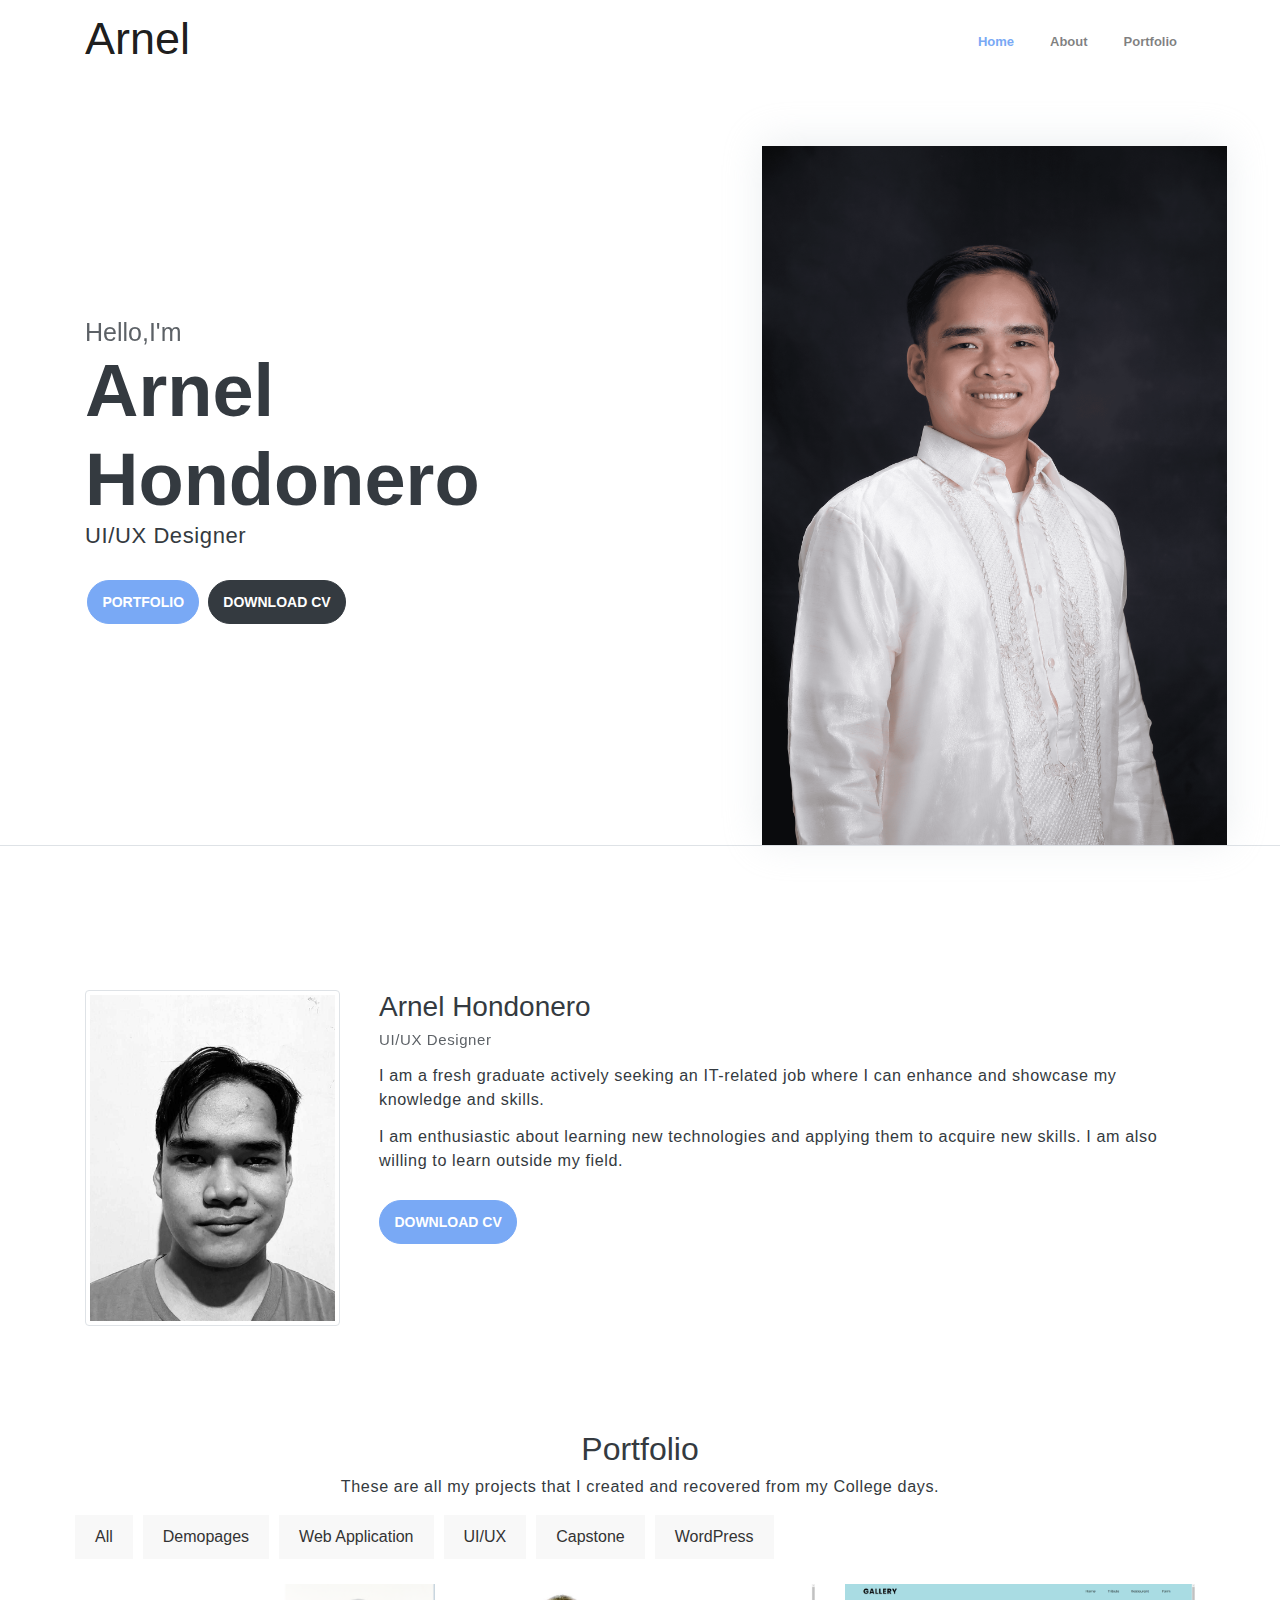
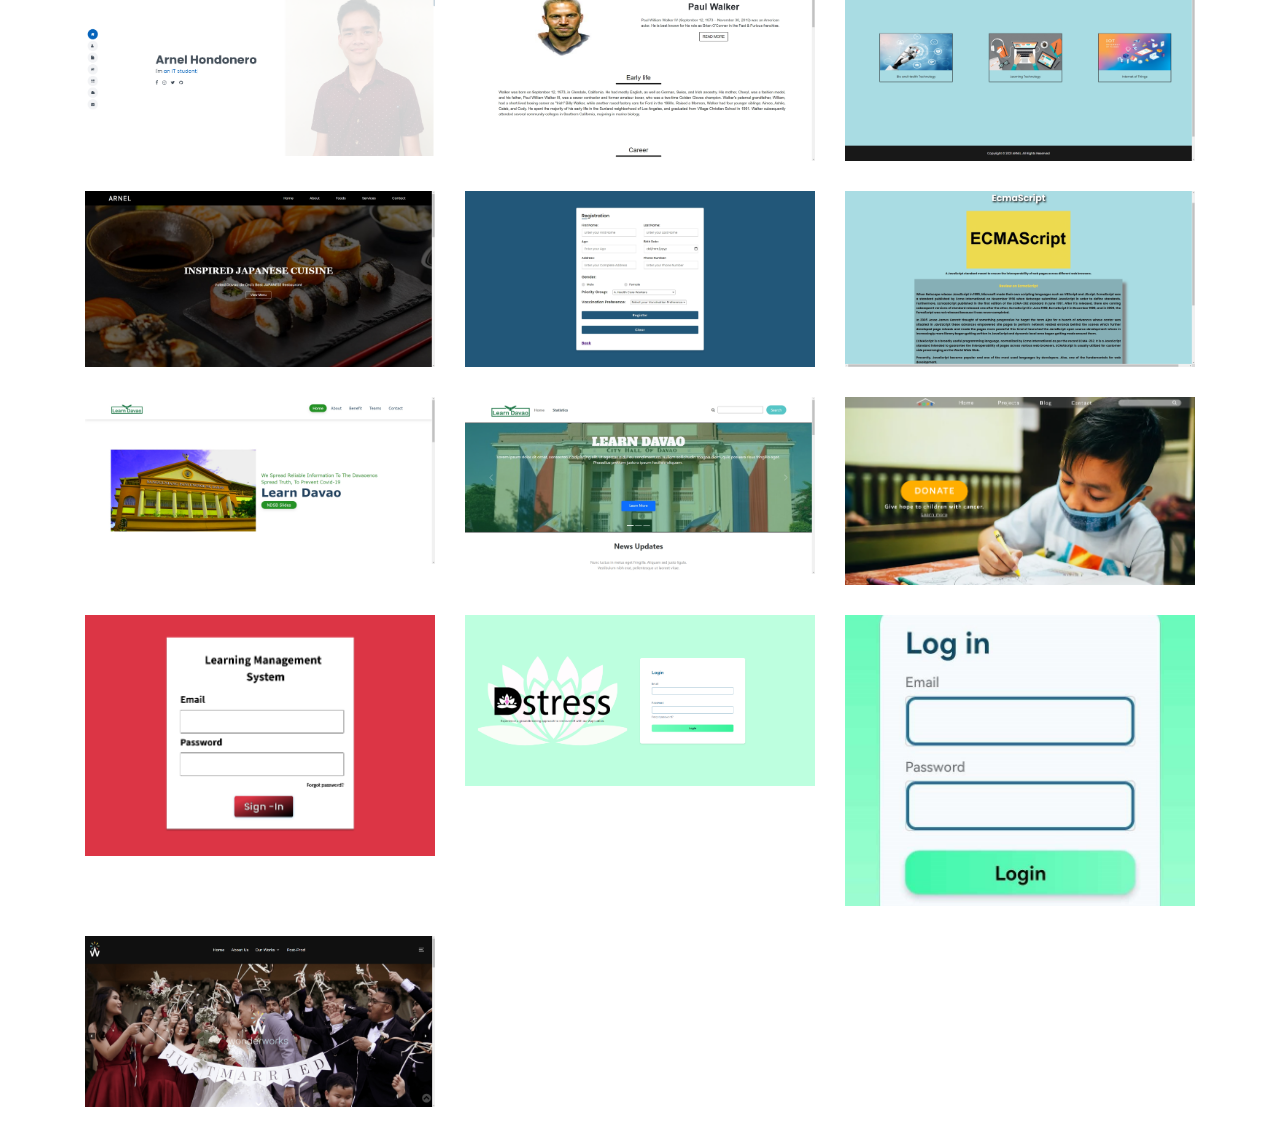
==== index.html @ e2af2dd1 "6th commit" ====
<!DOCTYPE html>
<html lang="en">
<head>
	<meta charset="utf-8">
    <meta name="viewport" content="width=device-width, initial-scale=1, shrink-to-fit=no">
    <title>Arnel Hondonero - Digital Portfolio</title>
    <!-- font icons -->
    <link rel="stylesheet" href="/public_html/assets/vendors/themify-icons/css/themify-icons.css">
    <!-- Bootstrap + Steller main styles -->
	<link rel="stylesheet" href="./public_html/assets/css/steller.css">
    <link href="./public_html/swiper-bundle.min.css" rel="stylesheet">
</head>
<body data-spy="scroll" data-target=".navbar" data-offset="40" id="home">

    <!-- Page navigation -->
    <nav class="navbar navbar-expand-lg navbar-light fixed-top" data-spy="affix" data-offset-top="0">
        <div class="container">
            <a class="navbar-brand" href="#"><h1 class="text-black">Arnel</h1></a>
            <button class="navbar-toggler" type="button" data-toggle="collapse" data-target="#navbarSupportedContent" aria-controls="navbarSupportedContent" aria-expanded="false" aria-label="Toggle navigation">
                <span class="navbar-toggler-icon"></span>
            </button>

            <div class="collapse navbar-collapse" id="navbarSupportedContent">
                <ul class="navbar-nav ml-auto align-items-center">
                    <li class="nav-item">
                        <a class="nav-link" href="#home">Home</a>
                    </li>
                    <li class="nav-item">
                        <a class="nav-link" href="#about">About</a>
                    </li>                
                    <li class="nav-item">
                        <a class="nav-link" href="#portfolio">Portfolio</a>
                    </li>
                </ul>
            </div>
        </div>          
    </nav>
    <!-- End of page navigation -->

    <!-- Page Header -->
    <header class="header" id="home">
        <div class="container">
            <div class="infos">
                <h6 class="subtitle">Hello,I'm</h6>
                <h6 class="title">Arnel Hondonero</h6>
                <p>UI/UX Designer</p>

                <div class="buttons pt-3">
                    <a href="#portfolio" class="btn btn-primary rounded">PORTFOLIO</a>
                    <a href="/public_html/assets/Hondonero-Resume.pdf" download>
                        <button class="btn btn-dark rounded">DOWNLOAD CV</button>
                    </a>
                </div>   

                <div class="socials mt-4">
                </div>
            </div>              
            <div class="img-holder">
                <img src="imgs/arnel-hero.png" alt="">
            </div>      
        </div>  

    </header>
    <!-- End of Page Header -->
    
    <!-- About section -->
    <section id="about" class="section mt-3">
        <div class="container mt-5">
            <div class="row text-center text-md-left">
                <div class="col-md-3">
                    <img src="imgs/arnel-about.jpg" alt="" class="img-thumbnail mb-4">
                </div>
                <div class="pl-md-4 col-md-9">
                    <h6 class="title">Arnel Hondonero</h6>
                    <p class="subtitle">UI/UX Designer</p>
                    <p>I am a fresh graduate actively seeking an IT-related job where I can enhance and showcase my knowledge and skills.</p>
                    <p> I am enthusiastic about learning new technologies and applying them to acquire new skills. I am also willing to learn outside my field.</p>
                    <a href="/public_html/assets/Hondonero-Resume.pdf" download>
                        <button class="btn btn-primary rounded mt-3">DOWNLOAD CV</button>
                      </a>                                       
                </div>
            </div>
        </div>
    </section>

    <!-- ======= Portfolio Section ======= -->
    <section id="portfolio" class="portfolio section-bg">
        <div class="container" data-aos="fade-up">
            <div class="section-title">
                <h2>Portfolio</h2>
                <p>These are all my projects that I created and recovered from my College days.</p>
            </div>
            <div class="row">
                <div class="filter-buttons">
                    <button class="filter-btn" data-filter="all">All</button>
                    <button class="filter-btn" data-filter="category1">Demopages</button>
                    <button class="filter-btn" data-filter="category2">Web Application</button>
                    <button class="filter-btn" data-filter="category3">UI/UX</button>
                    <button class="filter-btn" data-filter="category4">Capstone</button>
                    <button class="filter-btn" data-filter="category5">WordPress</button>
                </div>
            </div>
            <div class="row portfolio-container" data-aos="fade-up" data-aos-delay="200">
                
                <!-- Portfolio Items -->
                <!-- Demopages 1-->
                <div class="col-lg-4 col-md-6 portfolio-item" data-category="category1">
                    <div class="portfolio-wrap">
                        <img src="imgs/dportfolio2.png" class="img-fluid" alt="">
                        <div class="portfolio-info">
                            <h4>Digital Portfolio</h4>
                            <p>Demopages</p>
                            <div class="portfolio-links">
                                <a href="imgs/digital2.png" data-gallery="portfolioGallery" class="portfolio-lightbox" title="Digital Portfolio"><i class="fa fa-plus" aria-hidden="true"></i></a>
                                <a href="https://ahondonero.github.io/arnelhondonero/" target="_blank" data-glightbox="type: external" title="Portfolio Details"><i class="fa fa-link" aria-hidden="true"></i></a>
                            </div>
                        </div>
                    </div>
                </div>
                <!-- Demopages 2-->
                <div class="col-lg-4 col-md-6 portfolio-item" data-category="category1">
                    <div class="portfolio-wrap">
                        <img src="imgs/tribute.jpg" class="img-fluid" alt="">
                        <div class="portfolio-info">
                            <h4>Tribute Page</h4>
                            <p>Demopages</p>
                            <div class="portfolio-links">
                                <a href="imgs/tribute.jpg" data-gallery="portfolioGallery" class="portfolio-lightbox" title="Tribute - Paul Walker"><i class="fa fa-plus" aria-hidden="true"></i></a>
                                <a href="https://ahondonero.github.io/hondoneroarnel/demopages/tribute/tribute.html" target="_blank" data-glightbox="type: external" title="Portfolio Details"><i class="fa fa-link" aria-hidden="true"></i></a>
                            </div>
                        </div>
                    </div>
                </div>
                <!-- Demopages 3-->
                <div class="col-lg-4 col-md-6 portfolio-item" data-category="category1">
                    <div class="portfolio-wrap">
                        <img src="imgs/gallery.jpg" class="img-fluid" alt="">
                        <div class="portfolio-info">
                            <h4>Gallery</h4>
                            <p>Demopages</p>
                            <div class="portfolio-links">
                                <a href="imgs/gallery.jpg" data-gallery="portfolioGallery" class="portfolio-lightbox" title="Gallery such as Bio Tech, Learning Tech, and IoT"><i class="fa fa-plus" aria-hidden="true"></i></a>
                                <a href="https://ahondonero.github.io/hondoneroarnel/demopages/gallery/gallery.html" target="_blank" data-glightbox="type: external" title="Portfolio Details"><i class="fa fa-link" aria-hidden="true"></i></a>
                            </div>
                        </div>
                    </div>
                </div>
                <!-- Demopages 4-->
                <div class="col-lg-4 col-md-6 portfolio-item" data-category="category1">
                    <div class="portfolio-wrap">
                        <img src="imgs/restaurant.jpg" class="img-fluid" alt="">
                        <div class="portfolio-info">
                            <h4>Restaurant</h4>
                            <p>Demopages</p>
                            <div class="portfolio-links">
                                <a href="/public_html/assets/imgs/restaurant.jpg" data-gallery="portfolioGallery" class="portfolio-lightbox" title="Restaurant ni Arnel"><i class="fa fa-plus" aria-hidden="true"></i></a>
                                <a href="https://ahondonero.github.io/hondoneroarnel/demopages/restaurant/myrestaurant.html" target="_blank" data-glightbox="type: external" title="Portfolio Details"><i class="fa fa-link" aria-hidden="true"></i></a>
                            </div>
                        </div>
                    </div>
                </div>
                <!-- Demopages 5-->
                <div class="col-lg-4 col-md-6 portfolio-item" data-category="category1">
                    <div class="portfolio-wrap">
                        <img src="imgs/form.jpg" class="img-fluid" alt="">
                        <div class="portfolio-info">
                            <h4>Vaccination Form</h4>
                            <p>Demopages</p>
                            <div class="portfolio-links">
                                <a href="imgs/form.jpg" data-gallery="portfolioGallery" class="portfolio-lightbox" title="Vaccination Form"><i class="fa fa-plus" aria-hidden="true"></i></a>
                                <a href="https://ahondonero.github.io/hondoneroarnel/demopages/form/vaccination.html" target="_blank" data-glightbox="type: external" title="Portfolio Details"><i class="fa fa-link" aria-hidden="true"></i></a>
                            </div>
                        </div>
                    </div>
                </div>
                <!-- Demopages 6-->
                <div class="col-lg-4 col-md-6 portfolio-item" data-category="category1">
                    <div class="portfolio-wrap">
                        <img src="imgs/review.jpg" class="img-fluid" alt="">
                        <div class="portfolio-info">
                            <h4>Review on Ecmascript</h4>
                            <p>Demopages</p>
                            <div class="portfolio-links">
                                <a href="imgs/review.jpg" data-gallery="portfolioGallery" class="portfolio-lightbox" title="Ecmascript Review"><i class="fa fa-plus" aria-hidden="true"></i></a>
                                <a href="https://ahondonero.github.io/hondoneroarnel/myreview/myreviewonecmascript.html" target="_blank" data-glightbox="type: external" title="Portfolio Details"><i class="fa fa-link" aria-hidden="true"></i></a>
                            </div>
                        </div>
                    </div>
                </div>

                <!-- Web Application 1-->
                <div class="col-lg-4 col-md-6 portfolio-item" data-category="category2">
                    <div class="portfolio-wrap">
                        <img src="imgs/learndavao.jpg" class="img-fluid" alt="">
                        <div class="portfolio-info">
                            <h4>Learn Davao (Individiual)</h4>
                            <p>Web Application</p>
                            <div class="portfolio-links">
                                <a href="imgs/learndavao.jpg" data-gallery="portfolioGallery" class="portfolio-lightbox" title="Web Application"><i class="fa fa-plus" aria-hidden="true"></i></a>
                                <a href="https://ahondonero.github.io/hondoneroarnel/demopages/learndavao/index.html" target="_blank" data-glightbox="type: external" title="Portfolio Details"><i class="fa fa-link" aria-hidden="true"></i></a>
                            </div>
                        </div>
                    </div>
                </div>
                <!-- Web Application 2-->
                <div class="col-lg-4 col-md-6 portfolio-item" data-category="category2">
                    <div class="portfolio-wrap">
                        <img src="imgs/group_learndavao.jpg" class="img-fluid" alt="">
                        <div class="portfolio-info">
                            <h4>Learn Davao (Group)</h4>
                            <p>Web Application</p>
                            <div class="portfolio-links">
                                <a href="imgs/group_learndavao.jpg" data-gallery="portfolioGallery" class="portfolio-lightbox" title="Group Web Application"><i class="fa fa-plus" aria-hidden="true"></i></a>
                                <a href="https://lenra777.github.io/WebApplicationIdeaPrototype/" target="_blank" data-glightbox="type: external" title="Portfolio Details"><i class="fa fa-link" aria-hidden="true"></i></a>
                            </div>
                        </div>
                    </div>
                </div>

                <!-- UI/UX 1-->
                <div class="col-lg-4 col-md-6 portfolio-item" data-category="category3">
                    <div class="portfolio-wrap">
                        <img src="imgs/HouseofHope.png" class="img-fluid" alt="">
                        <div class="portfolio-info">
                            <h4>House of Hope (Revamp)</h4>
                            <p>UI/UX</p>
                            <div class="portfolio-links">
                                <a href="imgs/HouseofHope.png" data-gallery="portfolioGallery" class="portfolio-lightbox" title="UI/UX - Group"><i class="fa fa-plus" aria-hidden="true"></i></a>
                                <a href="#" target="_blank" data-glightbox="type: external" title="Portfolio Details"><i class="fa fa-link" aria-hidden="true"></i></a>
                            </div>
                        </div>
                    </div>
                </div>

                <!-- UI/UX 2-->
                <div class="col-lg-4 col-md-6 portfolio-item" data-category="category3">
                    <div class="portfolio-wrap">
                        <img src="imgs/kaaa-learn.png" class="img-fluid" alt="">
                        <div class="portfolio-info">
                            <h4>KAAA - LMS</h4>
                            <p>UI/UX</p>
                            <div class="portfolio-links">
                                <a href="imgs/kaaa-learn.png" data-gallery="portfolioGallery" class="portfolio-lightbox" title="UI/UX - Group"><i class="fa fa-plus" aria-hidden="true"></i></a>
                                <a href="#" target="_blank" data-glightbox="type: external" title="Portfolio Details"><i class="fa fa-link" aria-hidden="true"></i></a>
                            </div>
                        </div>
                    </div>
                </div>

                <!-- Capstone 1-->
                <div class="col-lg-4 col-md-6 portfolio-item" data-category="category4">
                    <div class="portfolio-wrap">
                        <img src="imgs/dstress-web.png" class="img-fluid" alt="">
                        <div class="portfolio-info">
                            <h4>Dstress (Website)</h4>
                            <p>Capstone</p>
                            <div class="portfolio-links">
                                <a href="imgs/dstress-web.png" data-gallery="portfolioGallery" class="portfolio-lightbox" title="Capstone - Website"><i class="fa fa-plus" aria-hidden="true"></i></a>
                                <a href="https://dstress-client.vercel.app/login" target="_blank" data-glightbox="type: external" title="Portfolio Details"><i class="fa fa-link" aria-hidden="true"></i></a>
                            </div>
                        </div>
                    </div>
                </div>
                <!-- Capstone 2-->
                <div class="col-lg-4 col-md-6 portfolio-item" data-category="category4">
                    <div class="portfolio-wrap">
                        <img src="imgs/dstress-mobile.jpg" class="img-fluid" alt="">
                        <div class="portfolio-info">
                            <h4>Dstress (Mobile)</h4>
                            <p>Capstone</p>
                            <div class="portfolio-links">
                                <a href="imgs/dstress-mobile.jpg" data-gallery="portfolioGallery" class="portfolio-lightbox" title="Capstone - Mobile"><i class="fa fa-plus" aria-hidden="true"></i></a>
                                <a href="" target="_blank" data-glightbox="type: external" title="Portfolio Details"><i class="fa fa-link" aria-hidden="true"></i></a>
                            </div>
                        </div>
                    </div>
                </div>

                <!-- WordPress -->
                <div class="col-lg-4 col-md-6 portfolio-item" data-category="category5">
                    <div class="portfolio-wrap">
                        <img src="imgs/Wonderworks.png" class="img-fluid" alt="">
                        <div class="portfolio-info">
                            <h4>WonderWorks</h4>
                            <p>Wedding</p>
                            <div class="portfolio-links">
                                <a href="imgs/Wonderworks.png" data-gallery="portfolioGallery" class="portfolio-lightbox" title="WordPress"><i class="fa fa-plus" aria-hidden="true"></i></a>
                                <a href="https://www.thewonderworksfilms.com/" target="_blank" data-glightbox="type: external" title="Portfolio Details"><i class="fa fa-link" aria-hidden="true"></i></a>
                            </div>
                        </div>
                    </div>
                </div>
            </div>
        </div>
    </section>
<!-- End Portfolio Section -->


    
	
	<!-- core  -->
    <script src="/public_html/assets/vendors/jquery/jquery-3.4.1.js"></script>
    <script src="/public_html/assets/vendors/bootstrap/bootstrap.bundle.js"></script>
    <!-- bootstrap 3 affix -->
	<script src="/public_html/assets/vendors/bootstrap/bootstrap.affix.js"></script>

    <!-- steller js -->
    <script src="/public_html/assets/js/steller.js"></script>
    <script src="script.js"></script>
    <script src="/public_html/swiper-bundle.min.js"></script>
</body>
</html>
---- public_html/assets/vendors/themify-icons/css/themify-icons.css ----
@font-face {
	font-family: 'themify';
	src:url("../fonts/themify.eot?-fvbane");
	src:url("../fonts/themify.eot?#iefix-fvbane") format("embedded-opentype"),
		url("../fonts/themify.woff?-fvbane") format("woff"),
		url("../fonts/themify.ttf?-fvbane") format("truetype"),
		url("../fonts/themify.svg?-fvbane#themify") format("svg");
	font-weight: normal;
	font-style: normal;
}

[class^="ti-"], [class*=" ti-"] {
	font-family: 'themify';
	speak: none;
	font-style: normal;
	font-weight: normal;
	font-variant: normal;
	text-transform: none;
	line-height: 1;

	/* Better Font Rendering =========== */
	-webkit-font-smoothing: antialiased;
	-moz-osx-font-smoothing: grayscale;
}

.ti-wand:before {
	content: "\e600";
}
.ti-volume:before {
	content: "\e601";
}
.ti-user:before {
	content: "\e602";
}
.ti-unlock:before {
	content: "\e603";
}
.ti-unlink:before {
	content: "\e604";
}
.ti-trash:before {
	content: "\e605";
}
.ti-thought:before {
	content: "\e606";
}
.ti-target:before {
	content: "\e607";
}
.ti-tag:before {
	content: "\e608";
}
.ti-tablet:before {
	content: "\e609";
}
.ti-star:before {
	content: "\e60a";
}
.ti-spray:before {
	content: "\e60b";
}
.ti-signal:before {
	content: "\e60c";
}
.ti-shopping-cart:before {
	content: "\e60d";
}
.ti-shopping-cart-full:before {
	content: "\e60e";
}
.ti-settings:before {
	content: "\e60f";
}
.ti-search:before {
	content: "\e610";
}
.ti-zoom-in:before {
	content: "\e611";
}
.ti-zoom-out:before {
	content: "\e612";
}
.ti-cut:before {
	content: "\e613";
}
.ti-ruler:before {
	content: "\e614";
}
.ti-ruler-pencil:before {
	content: "\e615";
}
.ti-ruler-alt:before {
	content: "\e616";
}
.ti-bookmark:before {
	content: "\e617";
}
.ti-bookmark-alt:before {
	content: "\e618";
}
.ti-reload:before {
	content: "\e619";
}
.ti-plus:before {
	content: "\e61a";
}
.ti-pin:before {
	content: "\e61b";
}
.ti-pencil:before {
	content: "\e61c";
}
.ti-pencil-alt:before {
	content: "\e61d";
}
.ti-paint-roller:before {
	content: "\e61e";
}
.ti-paint-bucket:before {
	content: "\e61f";
}
.ti-na:before {
	content: "\e620";
}
.ti-mobile:before {
	content: "\e621";
}
.ti-minus:before {
	content: "\e622";
}
.ti-medall:before {
	content: "\e623";
}
.ti-medall-alt:before {
	content: "\e624";
}
.ti-marker:before {
	content: "\e625";
}
.ti-marker-alt:before {
	content: "\e626";
}
.ti-arrow-up:before {
	content: "\e627";
}
.ti-arrow-right:before {
	content: "\e628";
}
.ti-arrow-left:before {
	content: "\e629";
}
.ti-arrow-down:before {
	content: "\e62a";
}
.ti-lock:before {
	content: "\e62b";
}
.ti-location-arrow:before {
	content: "\e62c";
}
.ti-link:before {
	content: "\e62d";
}
.ti-layout:before {
	content: "\e62e";
}
.ti-layers:before {
	content: "\e62f";
}
.ti-layers-alt:before {
	content: "\e630";
}
.ti-key:before {
	content: "\e631";
}
.ti-import:before {
	content: "\e632";
}
.ti-image:before {
	content: "\e633";
}
.ti-heart:before {
	content: "\e634";
}
.ti-heart-broken:before {
	content: "\e635";
}
.ti-hand-stop:before {
	content: "\e636";
}
.ti-hand-open:before {
	content: "\e637";
}
.ti-hand-drag:before {
	content: "\e638";
}
.ti-folder:before {
	content: "\e639";
}
.ti-flag:before {
	content: "\e63a";
}
.ti-flag-alt:before {
	content: "\e63b";
}
.ti-flag-alt-2:before {
	content: "\e63c";
}
.ti-eye:before {
	content: "\e63d";
}
.ti-export:before {
	content: "\e63e";
}
.ti-exchange-vertical:before {
	content: "\e63f";
}
.ti-desktop:before {
	content: "\e640";
}
.ti-cup:before {
	content: "\e641";
}
.ti-crown:before {
	content: "\e642";
}
.ti-comments:before {
	content: "\e643";
}
.ti-comment:before {
	content: "\e644";
}
.ti-comment-alt:before {
	content: "\e645";
}
.ti-close:before {
	content: "\e646";
}
.ti-clip:before {
	content: "\e647";
}
.ti-angle-up:before {
	content: "\e648";
}
.ti-angle-right:before {
	content: "\e649";
}
.ti-angle-left:before {
	content: "\e64a";
}
.ti-angle-down:before {
	content: "\e64b";
}
.ti-check:before {
	content: "\e64c";
}
.ti-check-box:before {
	content: "\e64d";
}
.ti-camera:before {
	content: "\e64e";
}
.ti-announcement:before {
	content: "\e64f";
}
.ti-brush:before {
	content: "\e650";
}
.ti-briefcase:before {
	content: "\e651";
}
.ti-bolt:before {
	content: "\e652";
}
.ti-bolt-alt:before {
	content: "\e653";
}
.ti-blackboard:before {
	content: "\e654";
}
.ti-bag:before {
	content: "\e655";
}
.ti-move:before {
	content: "\e656";
}
.ti-arrows-vertical:before {
	content: "\e657";
}
.ti-arrows-horizontal:before {
	content: "\e658";
}
.ti-fullscreen:before {
	content: "\e659";
}
.ti-arrow-top-right:before {
	content: "\e65a";
}
.ti-arrow-top-left:before {
	content: "\e65b";
}
.ti-arrow-circle-up:before {
	content: "\e65c";
}
.ti-arrow-circle-right:before {
	content: "\e65d";
}
.ti-arrow-circle-left:before {
	content: "\e65e";
}
.ti-arrow-circle-down:before {
	content: "\e65f";
}
.ti-angle-double-up:before {
	content: "\e660";
}
.ti-angle-double-right:before {
	content: "\e661";
}
.ti-angle-double-left:before {
	content: "\e662";
}
.ti-angle-double-down:before {
	content: "\e663";
}
.ti-zip:before {
	content: "\e664";
}
.ti-world:before {
	content: "\e665";
}
.ti-wheelchair:before {
	content: "\e666";
}
.ti-view-list:before {
	content: "\e667";
}
.ti-view-list-alt:before {
	content: "\e668";
}
.ti-view-grid:before {
	content: "\e669";
}
.ti-uppercase:before {
	content: "\e66a";
}
.ti-upload:before {
	content: "\e66b";
}
.ti-underline:before {
	content: "\e66c";
}
.ti-truck:before {
	content: "\e66d";
}
.ti-timer:before {
	content: "\e66e";
}
.ti-ticket:before {
	content: "\e66f";
}
.ti-thumb-up:before {
	content: "\e670";
}
.ti-thumb-down:before {
	content: "\e671";
}
.ti-text:before {
	content: "\e672";
}
.ti-stats-up:before {
	content: "\e673";
}
.ti-stats-down:before {
	content: "\e674";
}
.ti-split-v:before {
	content: "\e675";
}
.ti-split-h:before {
	content: "\e676";
}
.ti-smallcap:before {
	content: "\e677";
}
.ti-shine:before {
	content: "\e678";
}
.ti-shift-right:before {
	content: "\e679";
}
.ti-shift-left:before {
	content: "\e67a";
}
.ti-shield:before {
	content: "\e67b";
}
.ti-notepad:before {
	content: "\e67c";
}
.ti-server:before {
	content: "\e67d";
}
.ti-quote-right:before {
	content: "\e67e";
}
.ti-quote-left:before {
	content: "\e67f";
}
.ti-pulse:before {
	content: "\e680";
}
.ti-printer:before {
	content: "\e681";
}
.ti-power-off:before {
	content: "\e682";
}
.ti-plug:before {
	content: "\e683";
}
.ti-pie-chart:before {
	content: "\e684";
}
.ti-paragraph:before {
	content: "\e685";
}
.ti-panel:before {
	content: "\e686";
}
.ti-package:before {
	content: "\e687";
}
.ti-music:before {
	content: "\e688";
}
.ti-music-alt:before {
	content: "\e689";
}
.ti-mouse:before {
	content: "\e68a";
}
.ti-mouse-alt:before {
	content: "\e68b";
}
.ti-money:before {
	content: "\e68c";
}
.ti-microphone:before {
	content: "\e68d";
}
.ti-menu:before {
	content: "\e68e";
}
.ti-menu-alt:before {
	content: "\e68f";
}
.ti-map:before {
	content: "\e690";
}
.ti-map-alt:before {
	content: "\e691";
}
.ti-loop:before {
	content: "\e692";
}
.ti-location-pin:before {
	content: "\e693";
}
.ti-list:before {
	content: "\e694";
}
.ti-light-bulb:before {
	content: "\e695";
}
.ti-Italic:before {
	content: "\e696";
}
.ti-info:before {
	content: "\e697";
}
.ti-infinite:before {
	content: "\e698";
}
.ti-id-badge:before {
	content: "\e699";
}
.ti-hummer:before {
	content: "\e69a";
}
.ti-home:before {
	content: "\e69b";
}
.ti-help:before {
	content: "\e69c";
}
.ti-headphone:before {
	content: "\e69d";
}
.ti-harddrives:before {
	content: "\e69e";
}
.ti-harddrive:before {
	content: "\e69f";
}
.ti-gift:before {
	content: "\e6a0";
}
.ti-game:before {
	content: "\e6a1";
}
.ti-filter:before {
	content: "\e6a2";
}
.ti-files:before {
	content: "\e6a3";
}
.ti-file:before {
	content: "\e6a4";
}
.ti-eraser:before {
	content: "\e6a5";
}
.ti-envelope:before {
	content: "\e6a6";
}
.ti-download:before {
	content: "\e6a7";
}
.ti-direction:before {
	content: "\e6a8";
}
.ti-direction-alt:before {
	content: "\e6a9";
}
.ti-dashboard:before {
	content: "\e6aa";
}
.ti-control-stop:before {
	content: "\e6ab";
}
.ti-control-shuffle:before {
	content: "\e6ac";
}
.ti-control-play:before {
	content: "\e6ad";
}
.ti-control-pause:before {
	content: "\e6ae";
}
.ti-control-forward:before {
	content: "\e6af";
}
.ti-control-backward:before {
	content: "\e6b0";
}
.ti-cloud:before {
	content: "\e6b1";
}
.ti-cloud-up:before {
	content: "\e6b2";
}
.ti-cloud-down:before {
	content: "\e6b3";
}
.ti-clipboard:before {
	content: "\e6b4";
}
.ti-car:before {
	content: "\e6b5";
}
.ti-calendar:before {
	content: "\e6b6";
}
.ti-book:before {
	content: "\e6b7";
}
.ti-bell:before {
	content: "\e6b8";
}
.ti-basketball:before {
	content: "\e6b9";
}
.ti-bar-chart:before {
	content: "\e6ba";
}
.ti-bar-chart-alt:before {
	content: "\e6bb";
}
.ti-back-right:before {
	content: "\e6bc";
}
.ti-back-left:before {
	content: "\e6bd";
}
.ti-arrows-corner:before {
	content: "\e6be";
}
.ti-archive:before {
	content: "\e6bf";
}
.ti-anchor:before {
	content: "\e6c0";
}
.ti-align-right:before {
	content: "\e6c1";
}
.ti-align-left:before {
	content: "\e6c2";
}
.ti-align-justify:before {
	content: "\e6c3";
}
.ti-align-center:before {
	content: "\e6c4";
}
.ti-alert:before {
	content: "\e6c5";
}
.ti-alarm-clock:before {
	content: "\e6c6";
}
.ti-agenda:before {
	content: "\e6c7";
}
.ti-write:before {
	content: "\e6c8";
}
.ti-window:before {
	content: "\e6c9";
}
.ti-widgetized:before {
	content: "\e6ca";
}
.ti-widget:before {
	content: "\e6cb";
}
.ti-widget-alt:before {
	content: "\e6cc";
}
.ti-wallet:before {
	content: "\e6cd";
}
.ti-video-clapper:before {
	content: "\e6ce";
}
.ti-video-camera:before {
	content: "\e6cf";
}
.ti-vector:before {
	content: "\e6d0";
}
.ti-themify-logo:before {
	content: "\e6d1";
}
.ti-themify-favicon:before {
	content: "\e6d2";
}
.ti-themify-favicon-alt:before {
	content: "\e6d3";
}
.ti-support:before {
	content: "\e6d4";
}
.ti-stamp:before {
	content: "\e6d5";
}
.ti-split-v-alt:before {
	content: "\e6d6";
}
.ti-slice:before {
	content: "\e6d7";
}
.ti-shortcode:before {
	content: "\e6d8";
}
.ti-shift-right-alt:before {
	content: "\e6d9";
}
.ti-shift-left-alt:before {
	content: "\e6da";
}
.ti-ruler-alt-2:before {
	content: "\e6db";
}
.ti-receipt:before {
	content: "\e6dc";
}
.ti-pin2:before {
	content: "\e6dd";
}
.ti-pin-alt:before {
	content: "\e6de";
}
.ti-pencil-alt2:before {
	content: "\e6df";
}
.ti-palette:before {
	content: "\e6e0";
}
.ti-more:before {
	content: "\e6e1";
}
.ti-more-alt:before {
	content: "\e6e2";
}
.ti-microphone-alt:before {
	content: "\e6e3";
}
.ti-magnet:before {
	content: "\e6e4";
}
.ti-line-double:before {
	content: "\e6e5";
}
.ti-line-dotted:before {
	content: "\e6e6";
}
.ti-line-dashed:before {
	content: "\e6e7";
}
.ti-layout-width-full:before {
	content: "\e6e8";
}
.ti-layout-width-default:before {
	content: "\e6e9";
}
.ti-layout-width-default-alt:before {
	content: "\e6ea";
}
.ti-layout-tab:before {
	content: "\e6eb";
}
.ti-layout-tab-window:before {
	content: "\e6ec";
}
.ti-layout-tab-v:before {
	content: "\e6ed";
}
.ti-layout-tab-min:before {
	content: "\e6ee";
}
.ti-layout-slider:before {
	content: "\e6ef";
}
.ti-layout-slider-alt:before {
	content: "\e6f0";
}
.ti-layout-sidebar-right:before {
	content: "\e6f1";
}
.ti-layout-sidebar-none:before {
	content: "\e6f2";
}
.ti-layout-sidebar-left:before {
	content: "\e6f3";
}
.ti-layout-placeholder:before {
	content: "\e6f4";
}
.ti-layout-menu:before {
	content: "\e6f5";
}
.ti-layout-menu-v:before {
	content: "\e6f6";
}
.ti-layout-menu-separated:before {
	content: "\e6f7";
}
.ti-layout-menu-full:before {
	content: "\e6f8";
}
.ti-layout-media-right-alt:before {
	content: "\e6f9";
}
.ti-layout-media-right:before {
	content: "\e6fa";
}
.ti-layout-media-overlay:before {
	content: "\e6fb";
}
.ti-layout-media-overlay-alt:before {
	content: "\e6fc";
}
.ti-layout-media-overlay-alt-2:before {
	content: "\e6fd";
}
.ti-layout-media-left-alt:before {
	content: "\e6fe";
}
.ti-layout-media-left:before {
	content: "\e6ff";
}
.ti-layout-media-center-alt:before {
	content: "\e700";
}
.ti-layout-media-center:before {
	content: "\e701";
}
.ti-layout-list-thumb:before {
	content: "\e702";
}
.ti-layout-list-thumb-alt:before {
	content: "\e703";
}
.ti-layout-list-post:before {
	content: "\e704";
}
.ti-layout-list-large-image:before {
	content: "\e705";
}
.ti-layout-line-solid:before {
	content: "\e706";
}
.ti-layout-grid4:before {
	content: "\e707";
}
.ti-layout-grid3:before {
	content: "\e708";
}
.ti-layout-grid2:before {
	content: "\e709";
}
.ti-layout-grid2-thumb:before {
	content: "\e70a";
}
.ti-layout-cta-right:before {
	content: "\e70b";
}
.ti-layout-cta-left:before {
	content: "\e70c";
}
.ti-layout-cta-center:before {
	content: "\e70d";
}
.ti-layout-cta-btn-right:before {
	content: "\e70e";
}
.ti-layout-cta-btn-left:before {
	content: "\e70f";
}
.ti-layout-column4:before {
	content: "\e710";
}
.ti-layout-column3:before {
	content: "\e711";
}
.ti-layout-column2:before {
	content: "\e712";
}
.ti-layout-accordion-separated:before {
	content: "\e713";
}
.ti-layout-accordion-merged:before {
	content: "\e714";
}
.ti-layout-accordion-list:before {
	content: "\e715";
}
.ti-ink-pen:before {
	content: "\e716";
}
.ti-info-alt:before {
	content: "\e717";
}
.ti-help-alt:before {
	content: "\e718";
}
.ti-headphone-alt:before {
	content: "\e719";
}
.ti-hand-point-up:before {
	content: "\e71a";
}
.ti-hand-point-right:before {
	content: "\e71b";
}
.ti-hand-point-left:before {
	content: "\e71c";
}
.ti-hand-point-down:before {
	content: "\e71d";
}
.ti-gallery:before {
	content: "\e71e";
}
.ti-face-smile:before {
	content: "\e71f";
}
.ti-face-sad:before {
	content: "\e720";
}
.ti-credit-card:before {
	content: "\e721";
}
.ti-control-skip-forward:before {
	content: "\e722";
}
.ti-control-skip-backward:before {
	content: "\e723";
}
.ti-control-record:before {
	content: "\e724";
}
.ti-control-eject:before {
	content: "\e725";
}
.ti-comments-smiley:before {
	content: "\e726";
}
.ti-brush-alt:before {
	content: "\e727";
}
.ti-youtube:before {
	content: "\e728";
}
.ti-vimeo:before {
	content: "\e729";
}
.ti-twitter:before {
	content: "\e72a";
}
.ti-time:before {
	content: "\e72b";
}
.ti-tumblr:before {
	content: "\e72c";
}
.ti-skype:before {
	content: "\e72d";
}
.ti-share:before {
	content: "\e72e";
}
.ti-share-alt:before {
	content: "\e72f";
}
.ti-rocket:before {
	content: "\e730";
}
.ti-pinterest:before {
	content: "\e731";
}
.ti-new-window:before {
	content: "\e732";
}
.ti-microsoft:before {
	content: "\e733";
}
.ti-list-ol:before {
	content: "\e734";
}
.ti-linkedin:before {
	content: "\e735";
}
.ti-layout-sidebar-2:before {
	content: "\e736";
}
.ti-layout-grid4-alt:before {
	content: "\e737";
}
.ti-layout-grid3-alt:before {
	content: "\e738";
}
.ti-layout-grid2-alt:before {
	content: "\e739";
}
.ti-layout-column4-alt:before {
	content: "\e73a";
}
.ti-layout-column3-alt:before {
	content: "\e73b";
}
.ti-layout-column2-alt:before {
	content: "\e73c";
}
.ti-instagram:before {
	content: "\e73d";
}
.ti-google:before {
	content: "\e73e";
}
.ti-github:before {
	content: "\e73f";
}
.ti-flickr:before {
	content: "\e740";
}
.ti-facebook:before {
	content: "\e741";
}
.ti-dropbox:before {
	content: "\e742";
}
.ti-dribbble:before {
	content: "\e743";
}
.ti-apple:before {
	content: "\e744";
}
.ti-android:before {
	content: "\e745";
}
.ti-save:before {
	content: "\e746";
}
.ti-save-alt:before {
	content: "\e747";
}
.ti-yahoo:before {
	content: "\e748";
}
.ti-wordpress:before {
	content: "\e749";
}
.ti-vimeo-alt:before {
	content: "\e74a";
}
.ti-twitter-alt:before {
	content: "\e74b";
}
.ti-tumblr-alt:before {
	content: "\e74c";
}
.ti-trello:before {
	content: "\e74d";
}
.ti-stack-overflow:before {
	content: "\e74e";
}
.ti-soundcloud:before {
	content: "\e74f";
}
.ti-sharethis:before {
	content: "\e750";
}
.ti-sharethis-alt:before {
	content: "\e751";
}
.ti-reddit:before {
	content: "\e752";
}
.ti-pinterest-alt:before {
	content: "\e753";
}
.ti-microsoft-alt:before {
	content: "\e754";
}
.ti-linux:before {
	content: "\e755";
}
.ti-jsfiddle:before {
	content: "\e756";
}
.ti-joomla:before {
	content: "\e757";
}
.ti-html5:before {
	content: "\e758";
}
.ti-flickr-alt:before {
	content: "\e759";
}
.ti-email:before {
	content: "\e75a";
}
.ti-drupal:before {
	content: "\e75b";
}
.ti-dropbox-alt:before {
	content: "\e75c";
}
.ti-css3:before {
	content: "\e75d";
}
.ti-rss:before {
	content: "\e75e";
}
.ti-rss-alt:before {
	content: "\e75f";
}
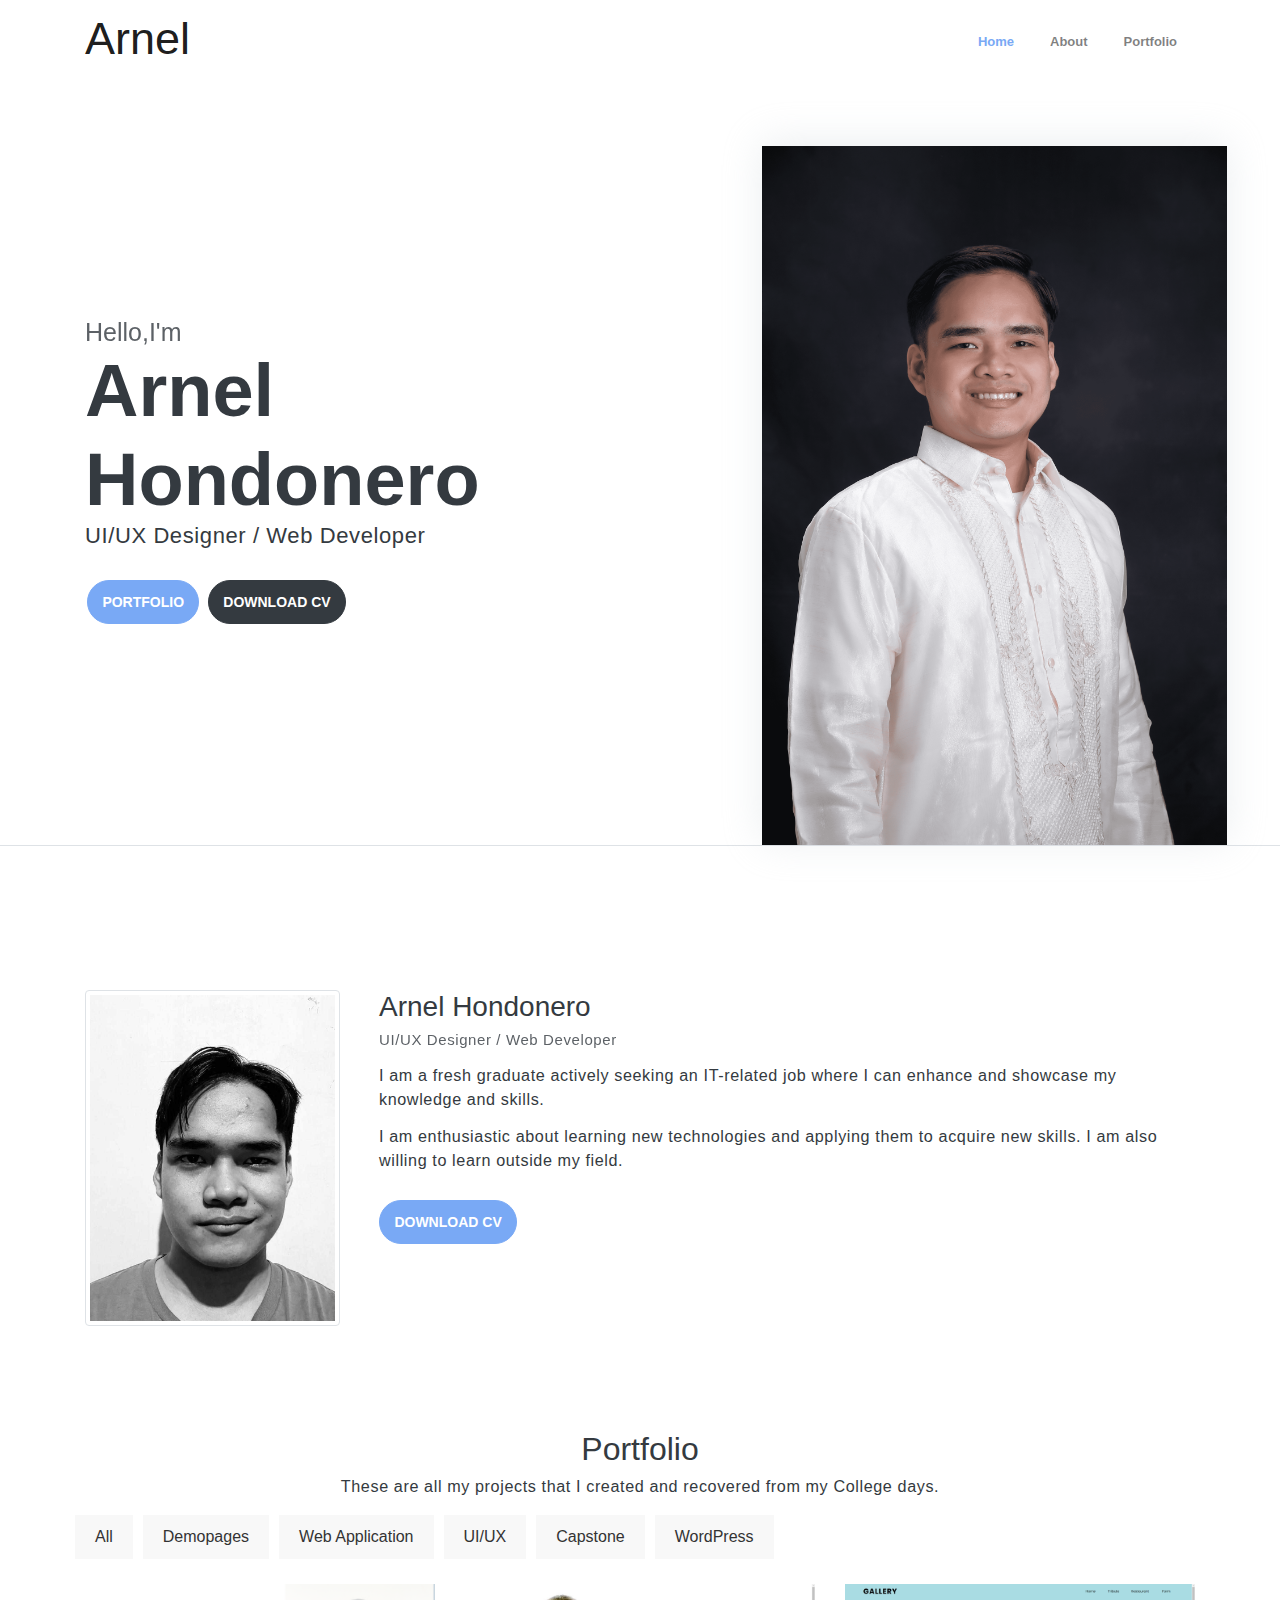
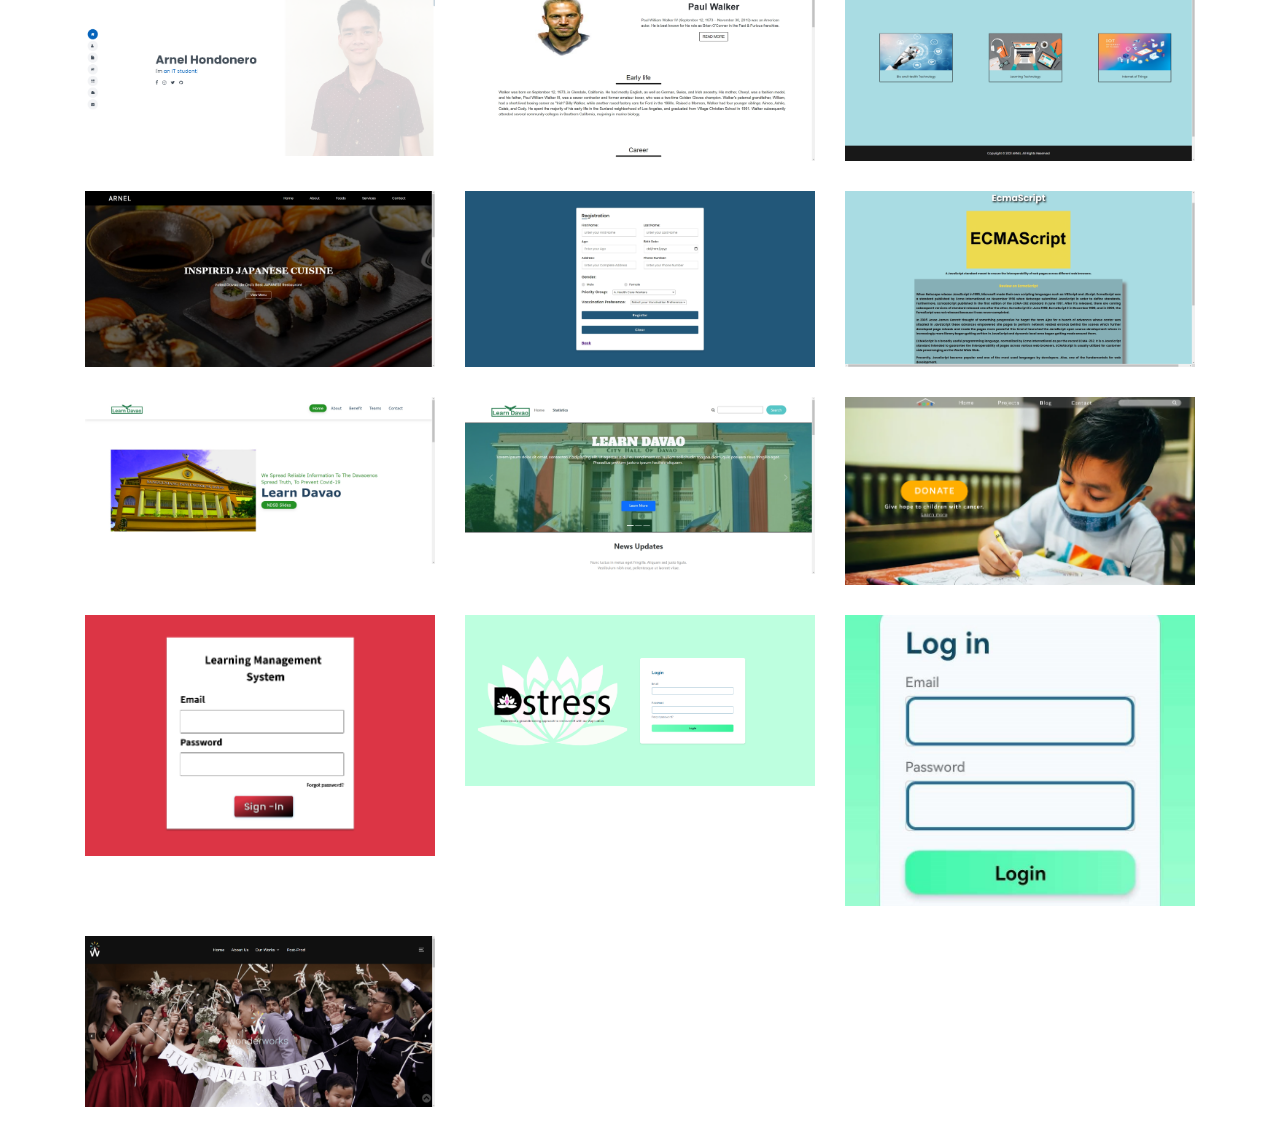
==== commit d8fae323: "7th commit" ====
--- a/index.html
+++ b/index.html
@@ -43,7 +43,7 @@
             <div class="infos">
                 <h6 class="subtitle">Hello,I'm</h6>
                 <h6 class="title">Arnel Hondonero</h6>
-                <p>UI/UX Designer</p>
+                <p>UI/UX Designer / Web Developer</p>
 
                 <div class="buttons pt-3">
                     <a href="#portfolio" class="btn btn-primary rounded">PORTFOLIO</a>
@@ -72,7 +72,7 @@
                 </div>
                 <div class="pl-md-4 col-md-9">
                     <h6 class="title">Arnel Hondonero</h6>
-                    <p class="subtitle">UI/UX Designer</p>
+                    <p class="subtitle">UI/UX Designer / Web Developer</p>
                     <p>I am a fresh graduate actively seeking an IT-related job where I can enhance and showcase my knowledge and skills.</p>
                     <p> I am enthusiastic about learning new technologies and applying them to acquire new skills. I am also willing to learn outside my field.</p>
                     <a href="/public_html/assets/Hondonero-Resume.pdf" download>
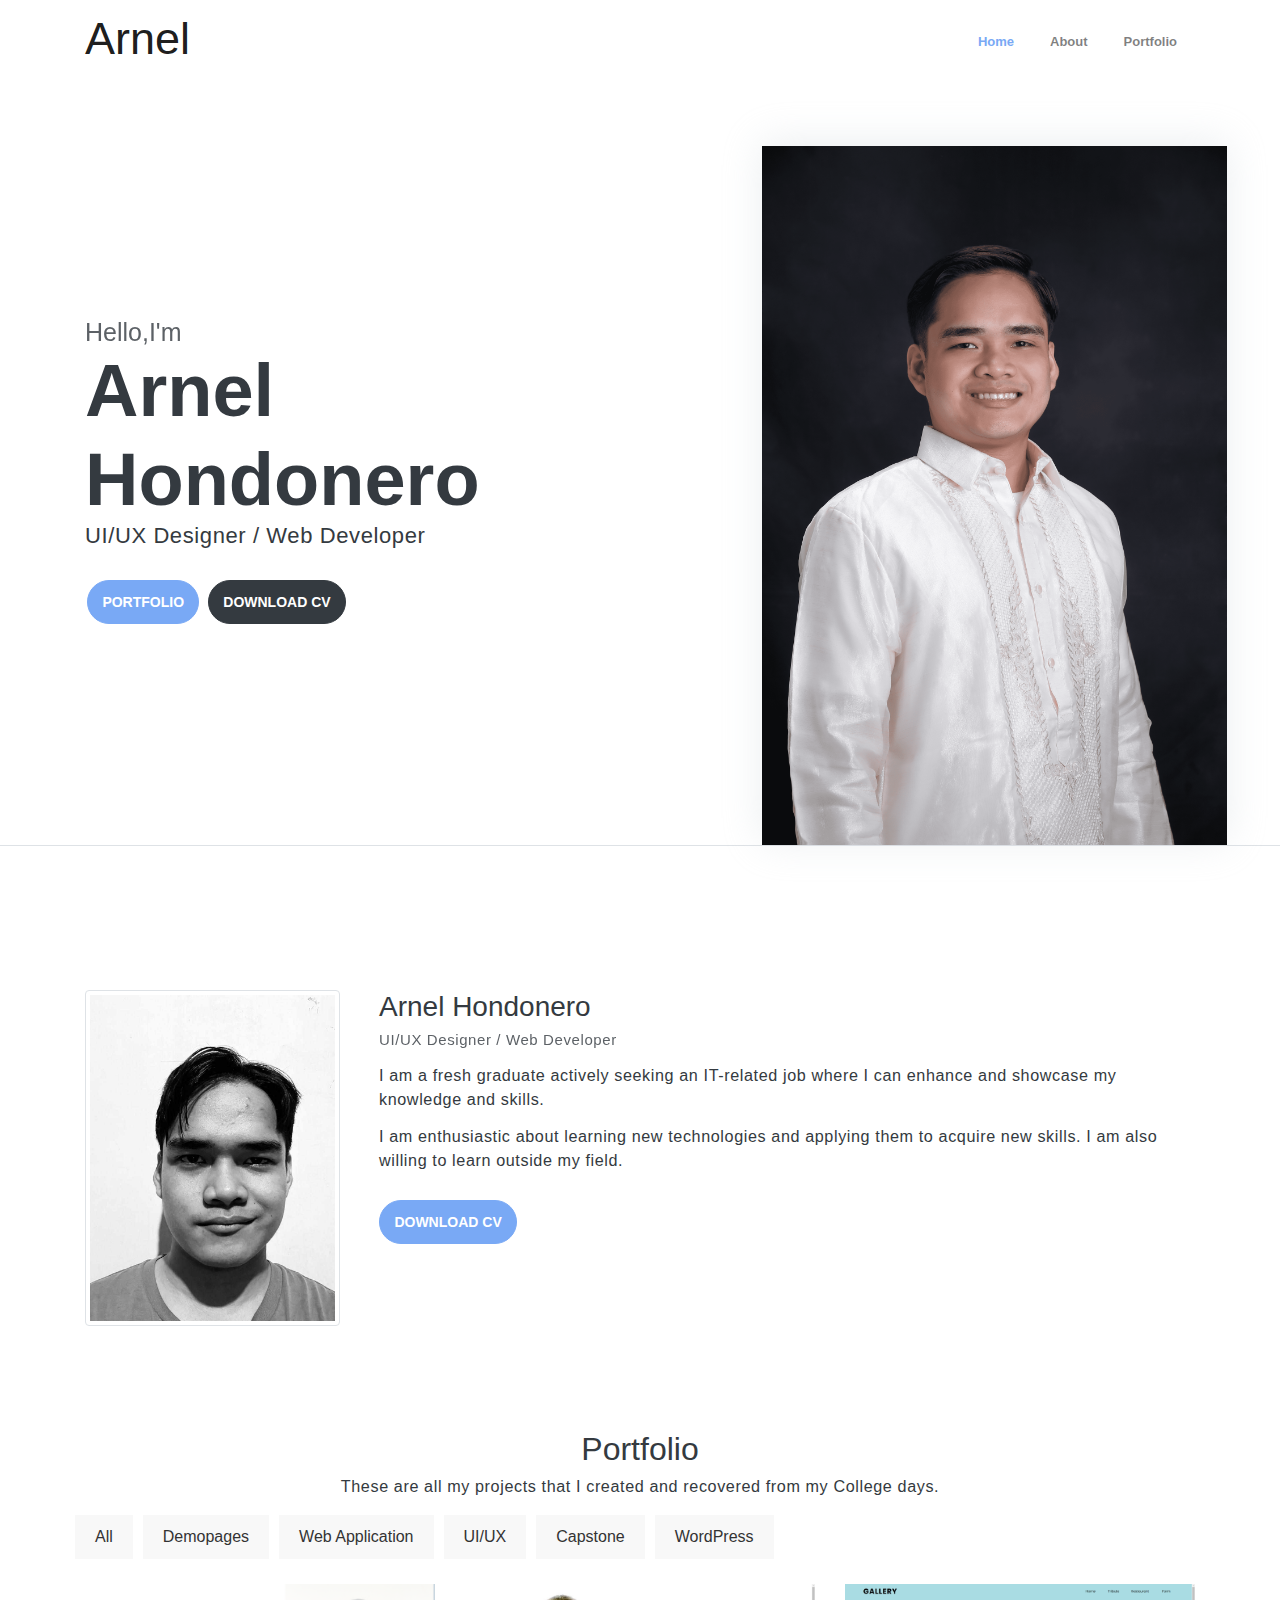
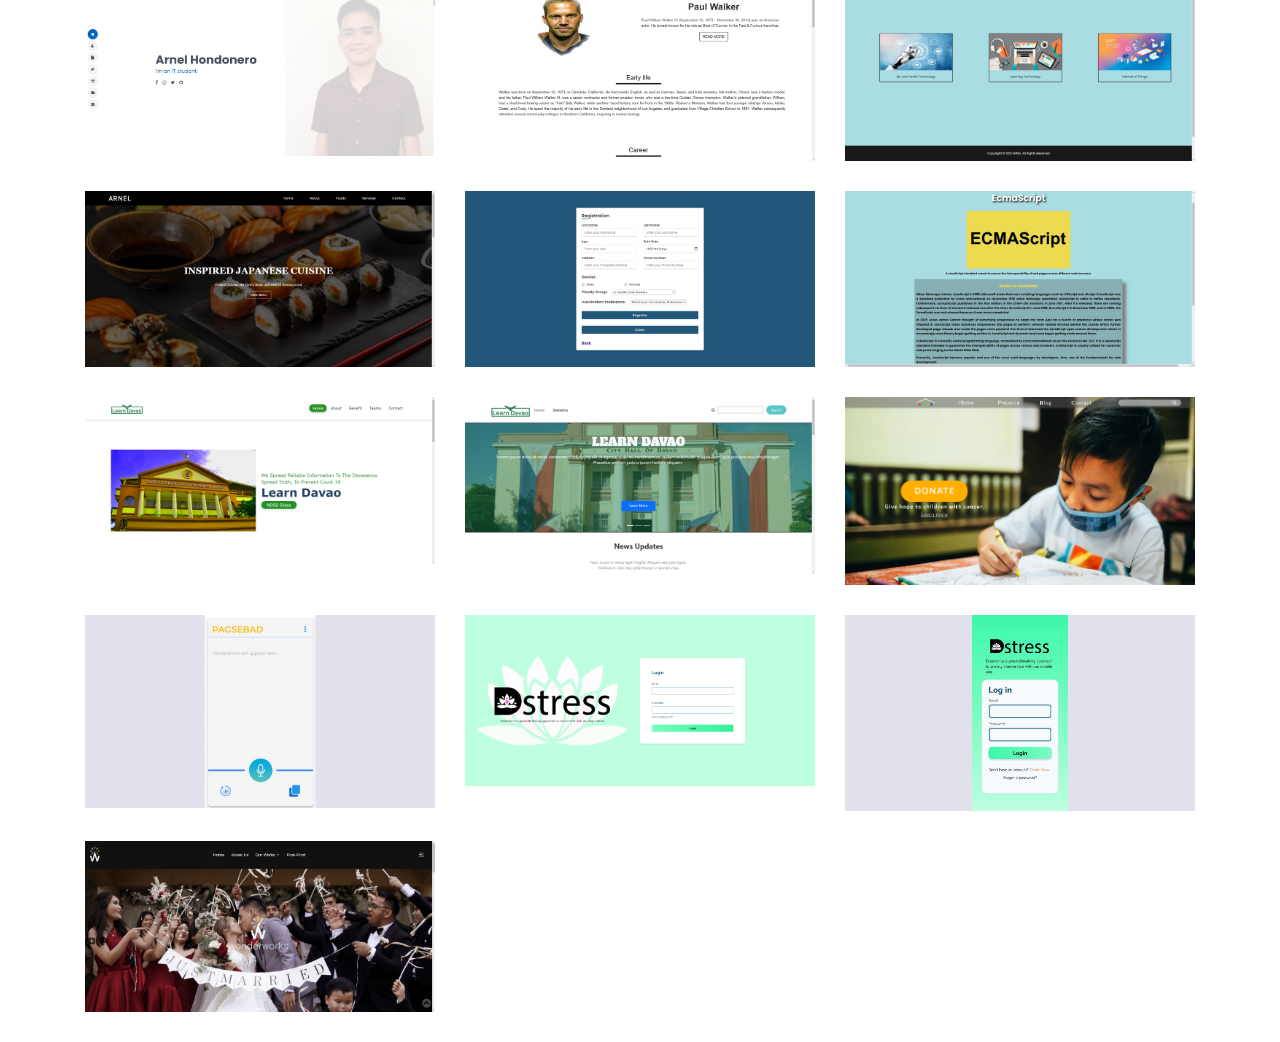
==== commit e4b8cd76: "7th commit" ====
--- a/index.html
+++ b/index.html
@@ -235,12 +235,12 @@
                 <!-- UI/UX 2-->
                 <div class="col-lg-4 col-md-6 portfolio-item" data-category="category3">
                     <div class="portfolio-wrap">
-                        <img src="imgs/kaaa-learn.png" class="img-fluid" alt="">
-                        <div class="portfolio-info">
-                            <h4>KAAA - LMS</h4>
+                        <img src="imgs/pagsebad.png" class="img-fluid" alt="">
+                        <div class="portfolio-info">
+                            <h4>PAGSEBAD</h4>
                             <p>UI/UX</p>
                             <div class="portfolio-links">
-                                <a href="imgs/kaaa-learn.png" data-gallery="portfolioGallery" class="portfolio-lightbox" title="UI/UX - Group"><i class="fa fa-plus" aria-hidden="true"></i></a>
+                                <a href="imgs/pagsebad.png" data-gallery="portfolioGallery" class="portfolio-lightbox" title="UI/UX - Group"><i class="fa fa-plus" aria-hidden="true"></i></a>
                                 <a href="#" target="_blank" data-glightbox="type: external" title="Portfolio Details"><i class="fa fa-link" aria-hidden="true"></i></a>
                             </div>
                         </div>
@@ -261,15 +261,16 @@
                         </div>
                     </div>
                 </div>
+
                 <!-- Capstone 2-->
                 <div class="col-lg-4 col-md-6 portfolio-item" data-category="category4">
                     <div class="portfolio-wrap">
-                        <img src="imgs/dstress-mobile.jpg" class="img-fluid" alt="">
+                        <img src="imgs/dstress-mobile.png" class="img-fluid" alt="">
                         <div class="portfolio-info">
                             <h4>Dstress (Mobile)</h4>
                             <p>Capstone</p>
                             <div class="portfolio-links">
-                                <a href="imgs/dstress-mobile.jpg" data-gallery="portfolioGallery" class="portfolio-lightbox" title="Capstone - Mobile"><i class="fa fa-plus" aria-hidden="true"></i></a>
+                                <a href="imgs/dstress-mobile.png" data-gallery="portfolioGallery" class="portfolio-lightbox" title="Capstone - Mobile"><i class="fa fa-plus" aria-hidden="true"></i></a>
                                 <a href="" target="_blank" data-glightbox="type: external" title="Portfolio Details"><i class="fa fa-link" aria-hidden="true"></i></a>
                             </div>
                         </div>
@@ -290,6 +291,7 @@
                         </div>
                     </div>
                 </div>
+
             </div>
         </div>
     </section>
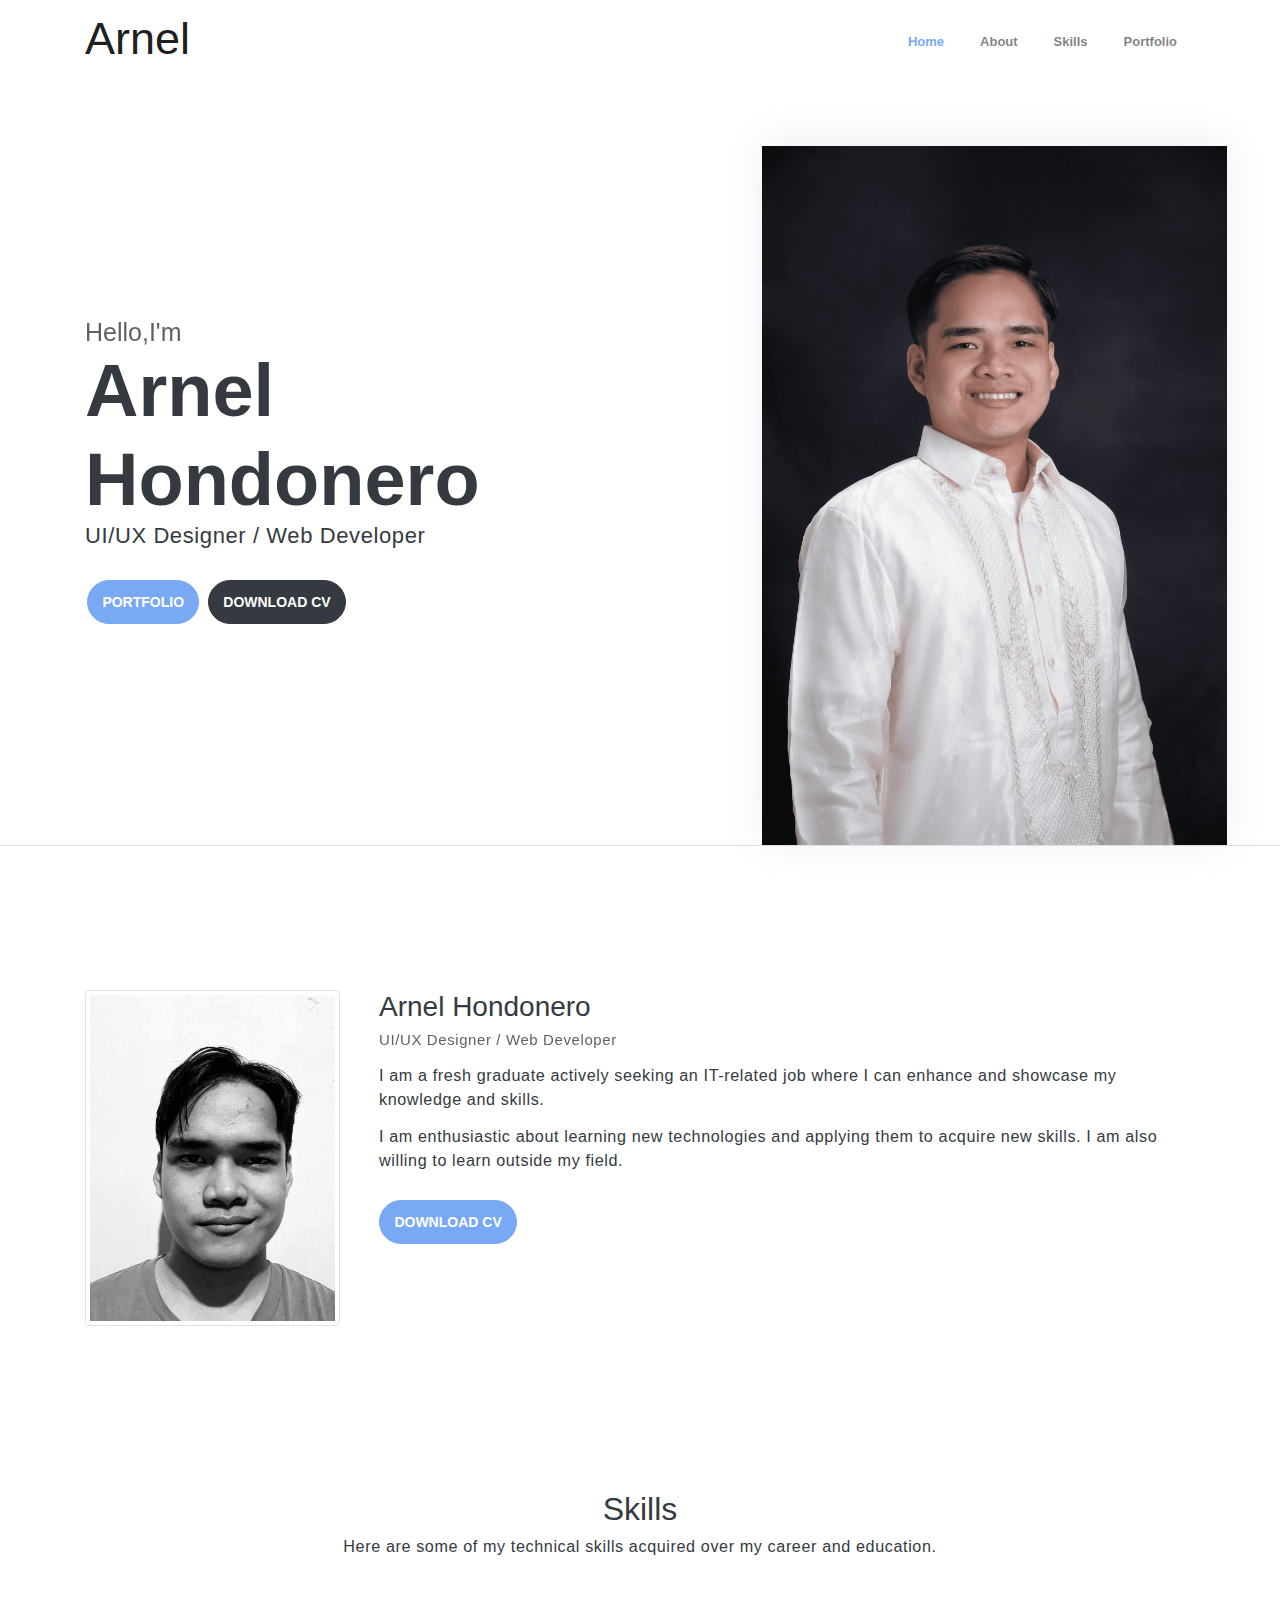
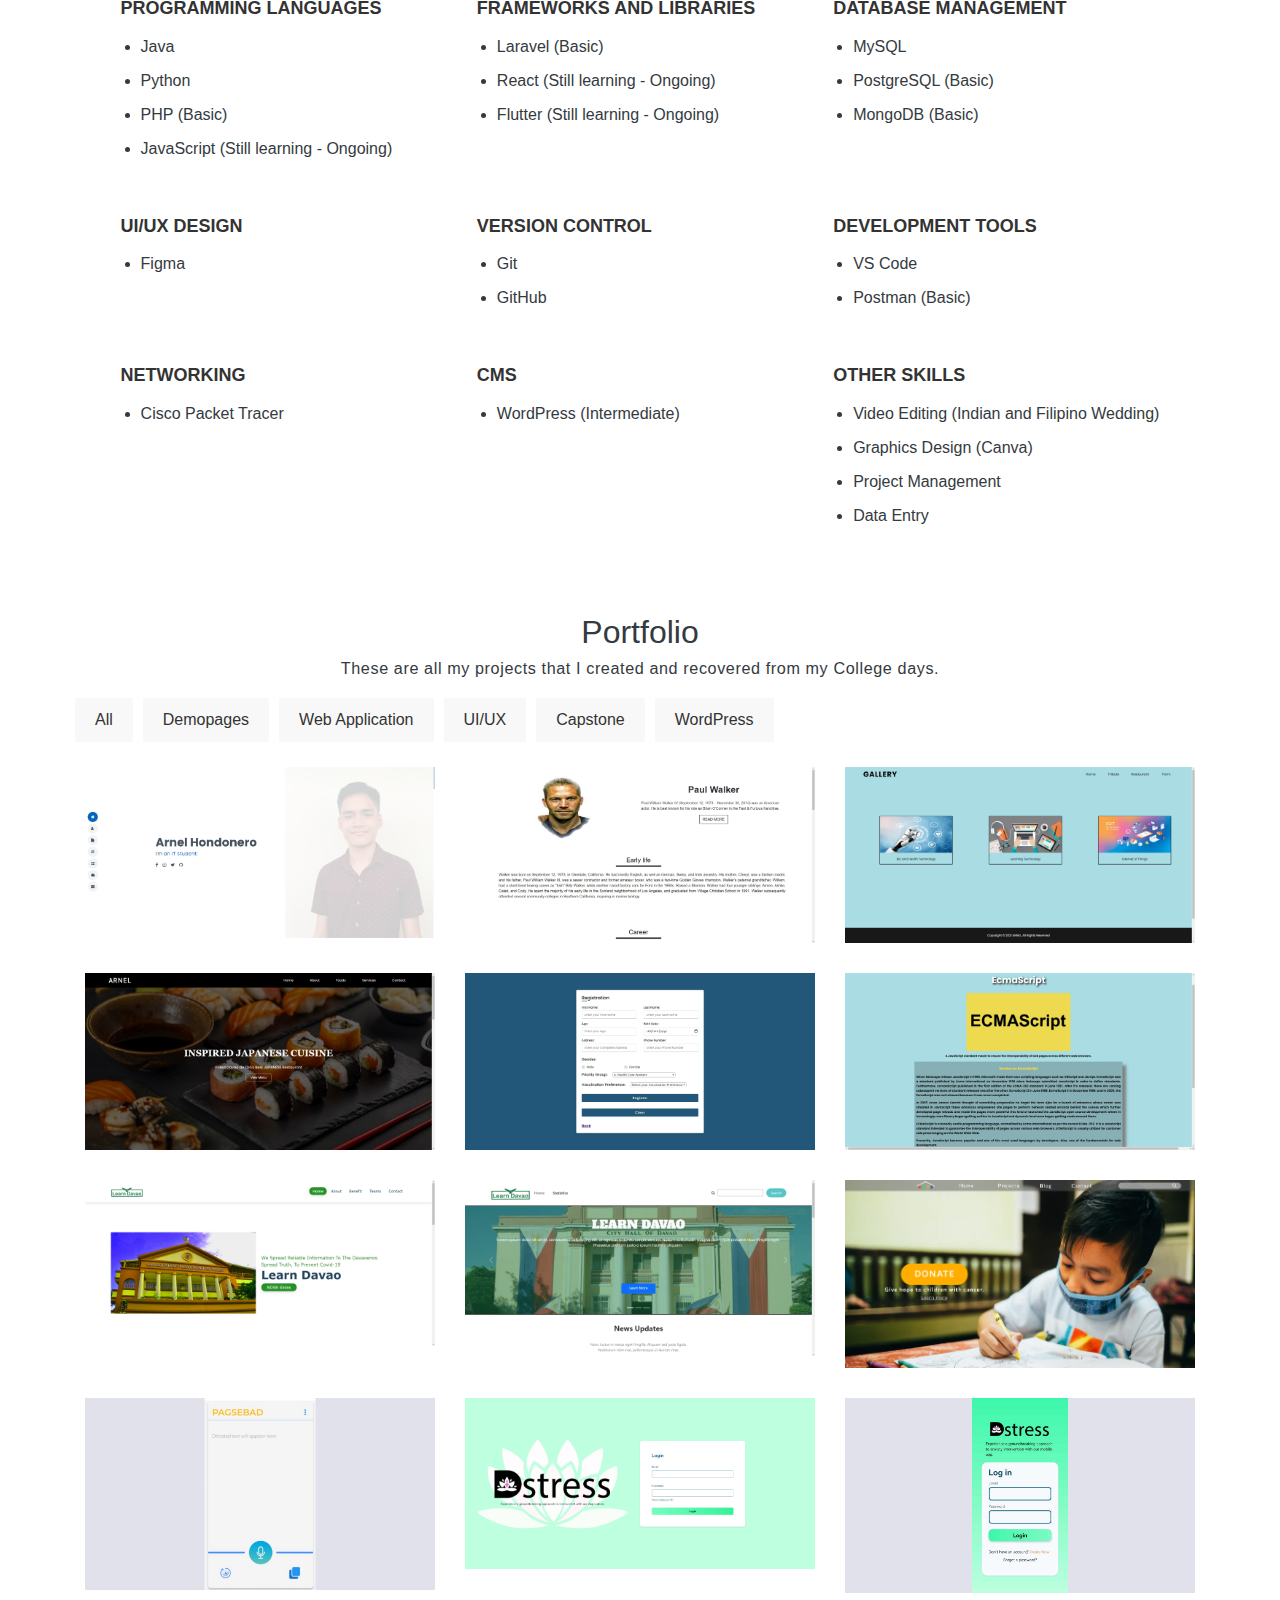
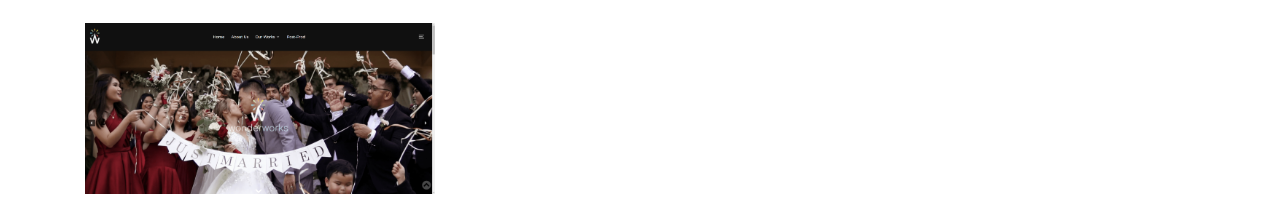
==== commit fa728cba: "8th commit" ====
--- a/index.html
+++ b/index.html
@@ -27,7 +27,10 @@
                     </li>
                     <li class="nav-item">
                         <a class="nav-link" href="#about">About</a>
-                    </li>                
+                    </li>   
+                    <li class="nav-item">
+                        <a class="nav-link" href="#skills">Skills</a>
+                    </li>               
                     <li class="nav-item">
                         <a class="nav-link" href="#portfolio">Portfolio</a>
                     </li>
@@ -83,6 +86,88 @@
         </div>
     </section>
 
+    <!-- ======= Skills Section ======= -->
+<section id="skills" class="skills section-bg">
+    <div class="container" data-aos="fade-up">
+        <div class="section-title">
+            <h2>Skills</h2>
+            <p>Here are some of my technical skills acquired over my career and education.</p>
+        </div>
+        <div class="skills-content">
+            <div class="skills-grid">
+                <div>
+                    <h4>Programming Languages</h4>
+                    <ul>
+                        <li>Java</li>
+                        <li>Python</li>
+                        <li>PHP (Basic)</li>
+                        <li>JavaScript (Still learning - Ongoing)</li>
+                    </ul>
+                </div>
+                <div>
+                    <h4>Frameworks and Libraries</h4>
+                    <ul>
+                        <li>Laravel (Basic)</li>
+                        <li>React (Still learning - Ongoing)</li>
+                        <li>Flutter (Still learning - Ongoing)</li>
+                    </ul>
+                </div>
+                <div>
+                    <h4>Database Management</h4>
+                    <ul>
+                        <li>MySQL</li>
+                        <li>PostgreSQL (Basic)</li>
+                        <li>MongoDB (Basic)</li>
+                    </ul>
+                </div>
+                <div>
+                    <h4>UI/UX Design</h4>
+                    <ul>
+                        <li>Figma</li>
+                    </ul>
+                </div>
+                
+                <div>
+                    <h4>Version Control</h4>
+                    <ul>
+                        <li>Git</li>
+                        <li>GitHub</li>
+                    </ul>
+                </div>
+                <div>
+                    <h4>Development Tools</h4>
+                    <ul>
+                        <li>VS Code</li>
+                        <li>Postman (Basic)</li>
+                    </ul>
+                </div>
+                <div>
+                    <h4>Networking</h4>
+                    <ul>
+                        <li>Cisco Packet Tracer</li>
+                    </ul>
+                </div>
+                <div>
+                    <h4>CMS</h4>
+                    <ul>
+                        <li>WordPress (Intermediate)</li>
+                    </ul>
+                </div>
+                <div>
+                    <h4>Other Skills</h4>
+                    <ul>
+                        <li>Video Editing (Indian and Filipino Wedding)</li>
+                        <li>Graphics Design (Canva)</li>
+                        <li>Project Management</li>
+                        <li>Data Entry</li>
+                    </ul>
+                </div>
+            </div>
+        </div>
+    </div>
+</section>
+<!-- End Skills Section -->
+
     <!-- ======= Portfolio Section ======= -->
     <section id="portfolio" class="portfolio section-bg">
         <div class="container" data-aos="fade-up">
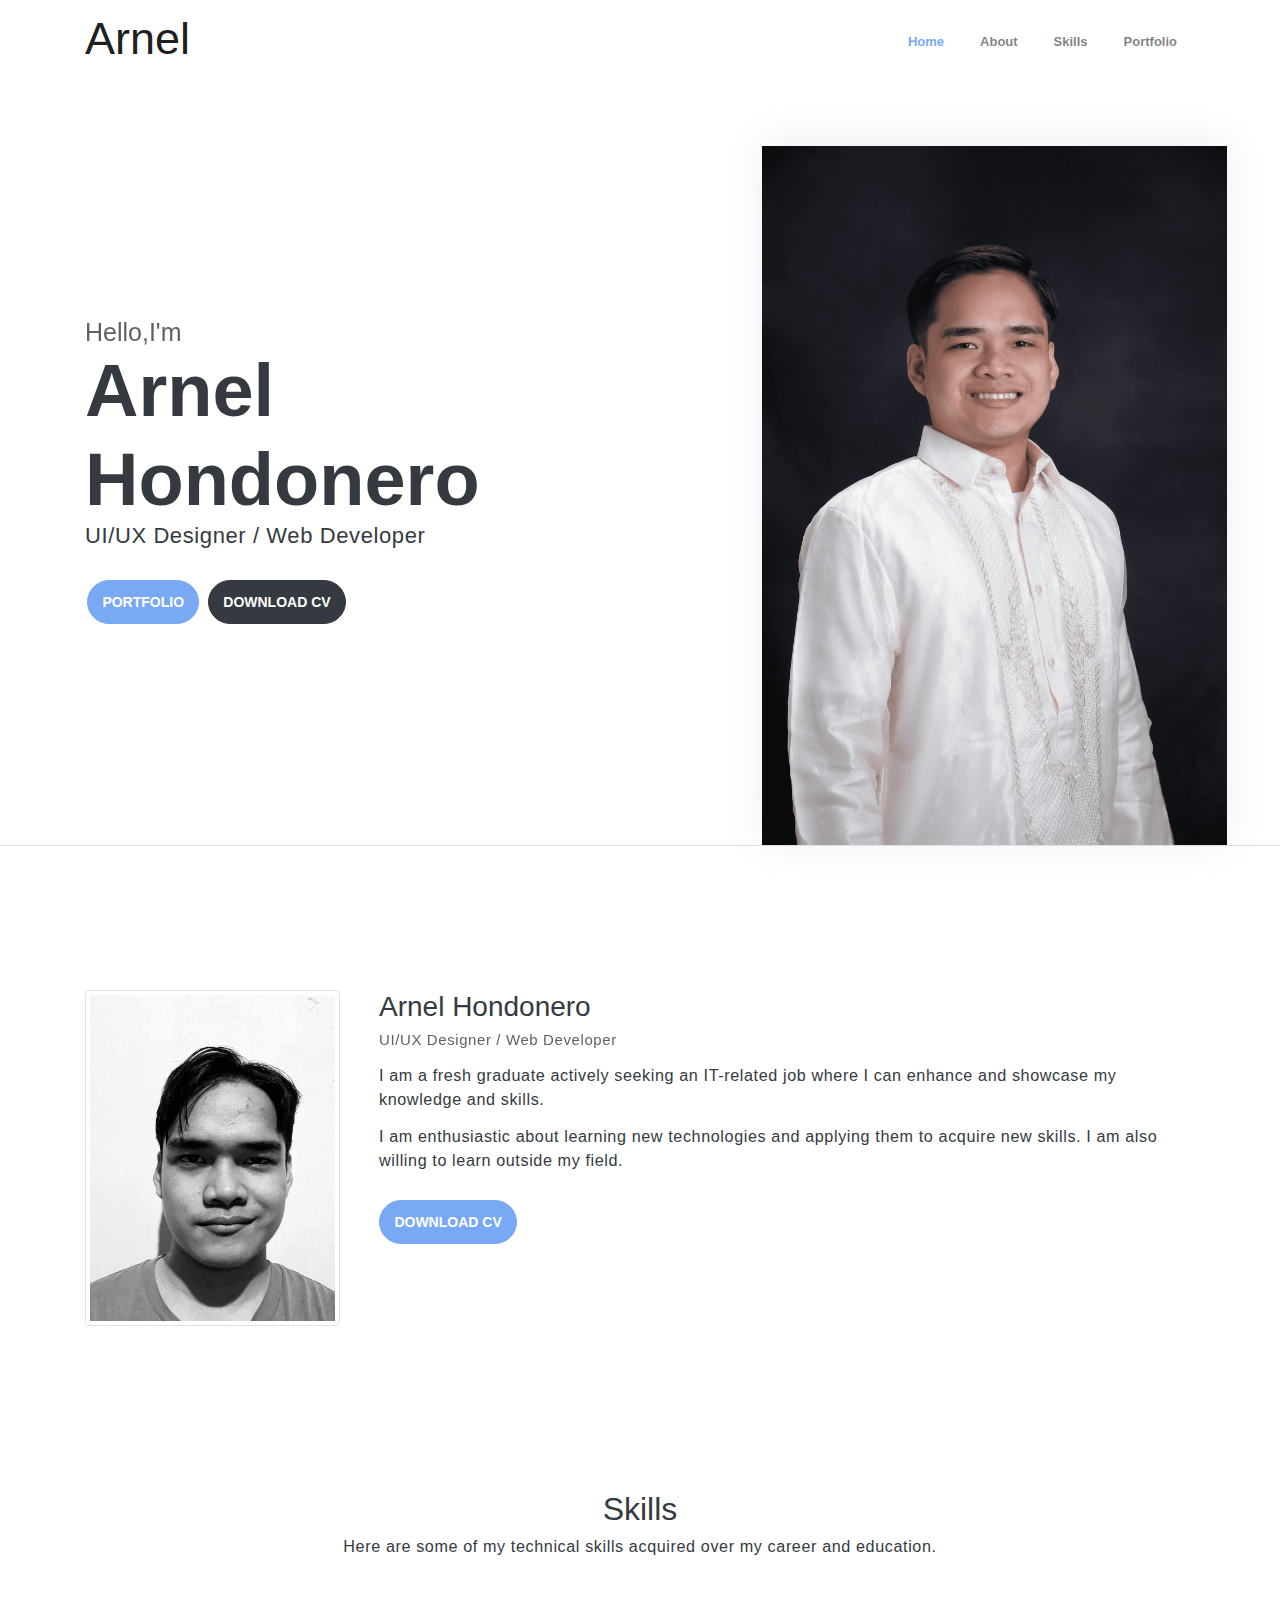
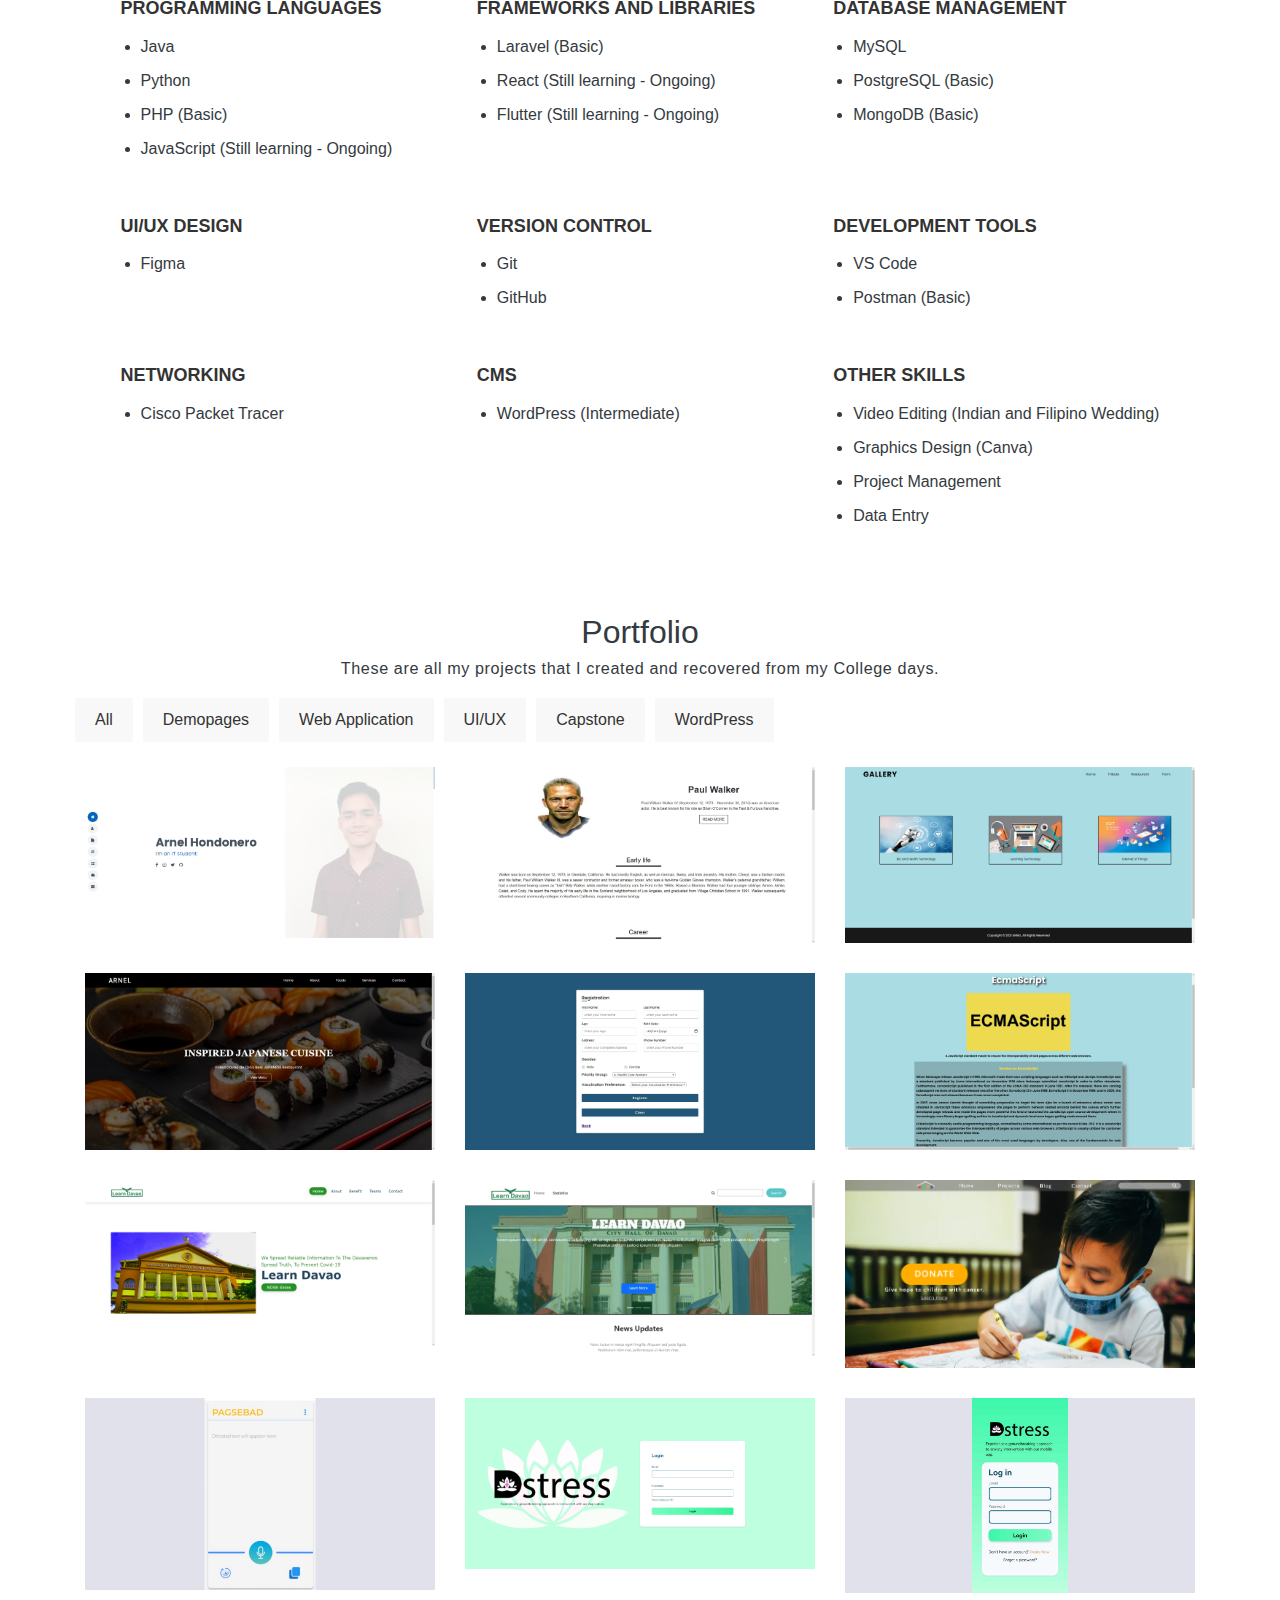
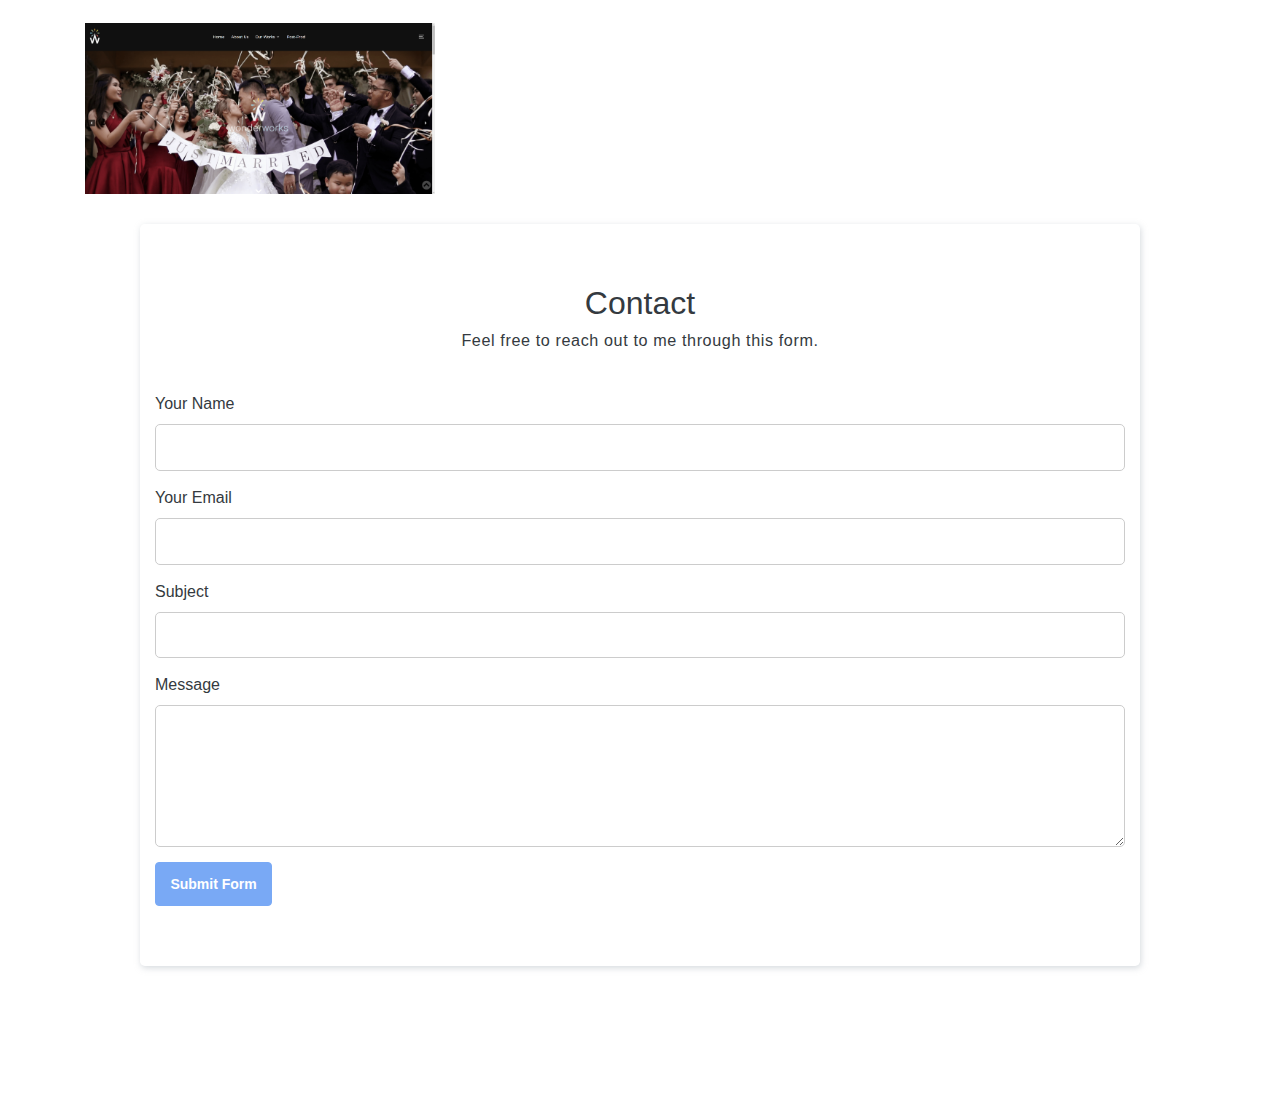
==== commit 71fb75ef: "9th commit" ====
--- a/index.html
+++ b/index.html
@@ -382,7 +382,50 @@
     </section>
 <!-- End Portfolio Section -->
 
-
+    <!-- ======= Contact Section ======= -->
+<section id="contact" class="contact section-bg">
+    <div class="container" data-aos="fade-up">
+        <div class="section-title">
+            <h2>Contact</h2>
+            <p>Feel free to reach out to me through this form.</p>
+        </div>
+        <div class="row">
+            <div class="col-lg-12">
+                <form id="contact-form" action="https://api.web3forms.com/submit" method="POST">
+                    <!-- Replace with your Access Key -->
+                    <input type="hidden" name="access_key" value="da9b5bff-04e2-4544-a05e-c62115e198cc">
+
+                    <!-- Form Inputs -->
+                    <div class="form-group">
+                        <label for="name">Your Name</label>
+                        <input type="text" name="name" id="name" class="form-control" required>
+                    </div>
+                    <div class="form-group">
+                        <label for="email">Your Email</label>
+                        <input type="email" name="email" id="email" class="form-control" required>
+                    </div>
+                    <div class="form-group">
+                        <label for="subject">Subject</label>
+                        <input type="text" name="subject" id="subject" class="form-control" required>
+                    </div>
+                    <div class="form-group">
+                        <label for="message">Message</label>
+                        <textarea name="message" id="message" class="form-control" rows="5" required></textarea>
+                    </div>
+
+                    <!-- Honeypot Spam Protection -->
+                    <input type="checkbox" name="botcheck" class="hidden" style="display: none;">
+
+                    <!-- Custom Confirmation / Success Page -->
+                    <!-- Uncomment and replace with your URL if needed -->
+                    <!-- <input type="hidden" name="redirect" value="https://mywebsite.com/thanks.html"> -->
+
+                    <button type="submit" class="btn btn-primary">Submit Form</button>
+                </form>
+            </div>
+        </div>
+    </div>
+</section>
     
 	
 	<!-- core  -->
@@ -393,7 +436,11 @@
 
     <!-- steller js -->
     <script src="/public_html/assets/js/steller.js"></script>
-    <script src="script.js"></script>
+    <script src="/script/script.js"></script>
+    <script src="/script/script2.js"></script>
     <script src="/public_html/swiper-bundle.min.js"></script>
+
+    <!--php-->
+
 </body>
 </html>
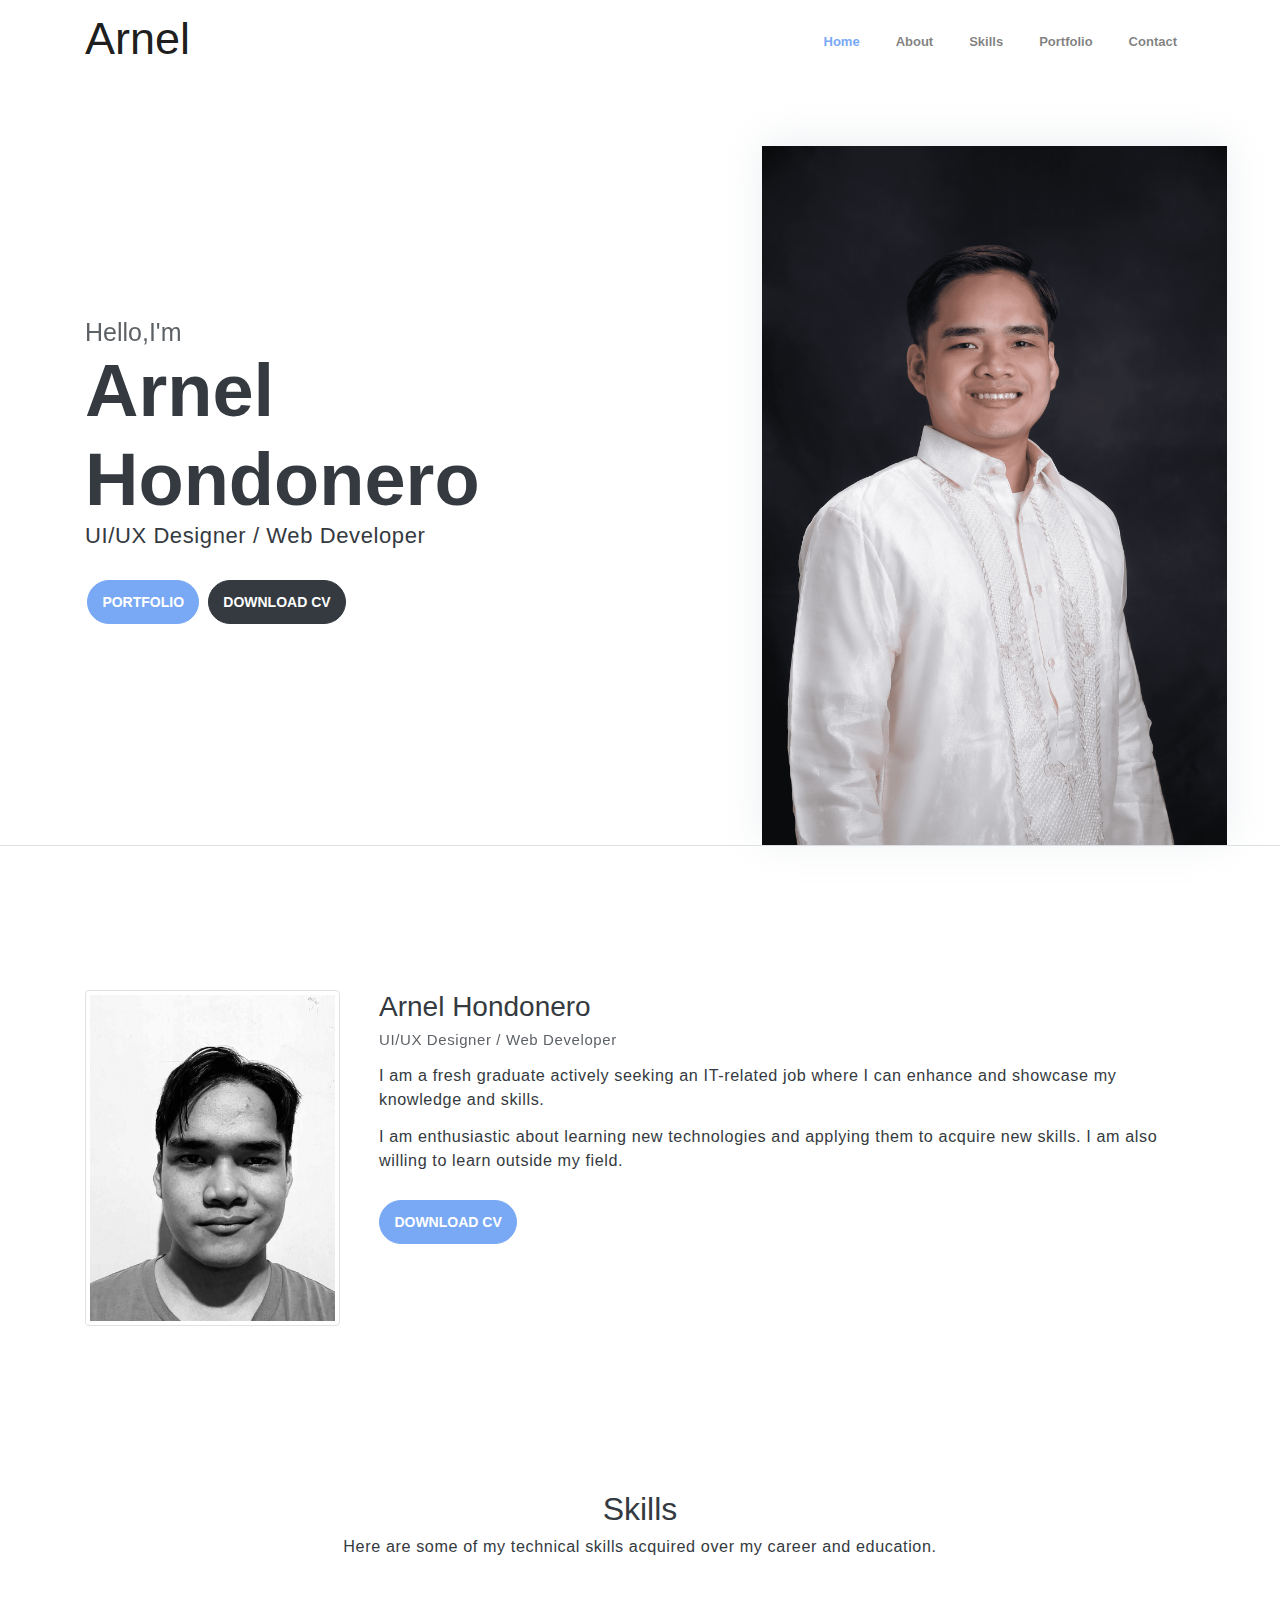
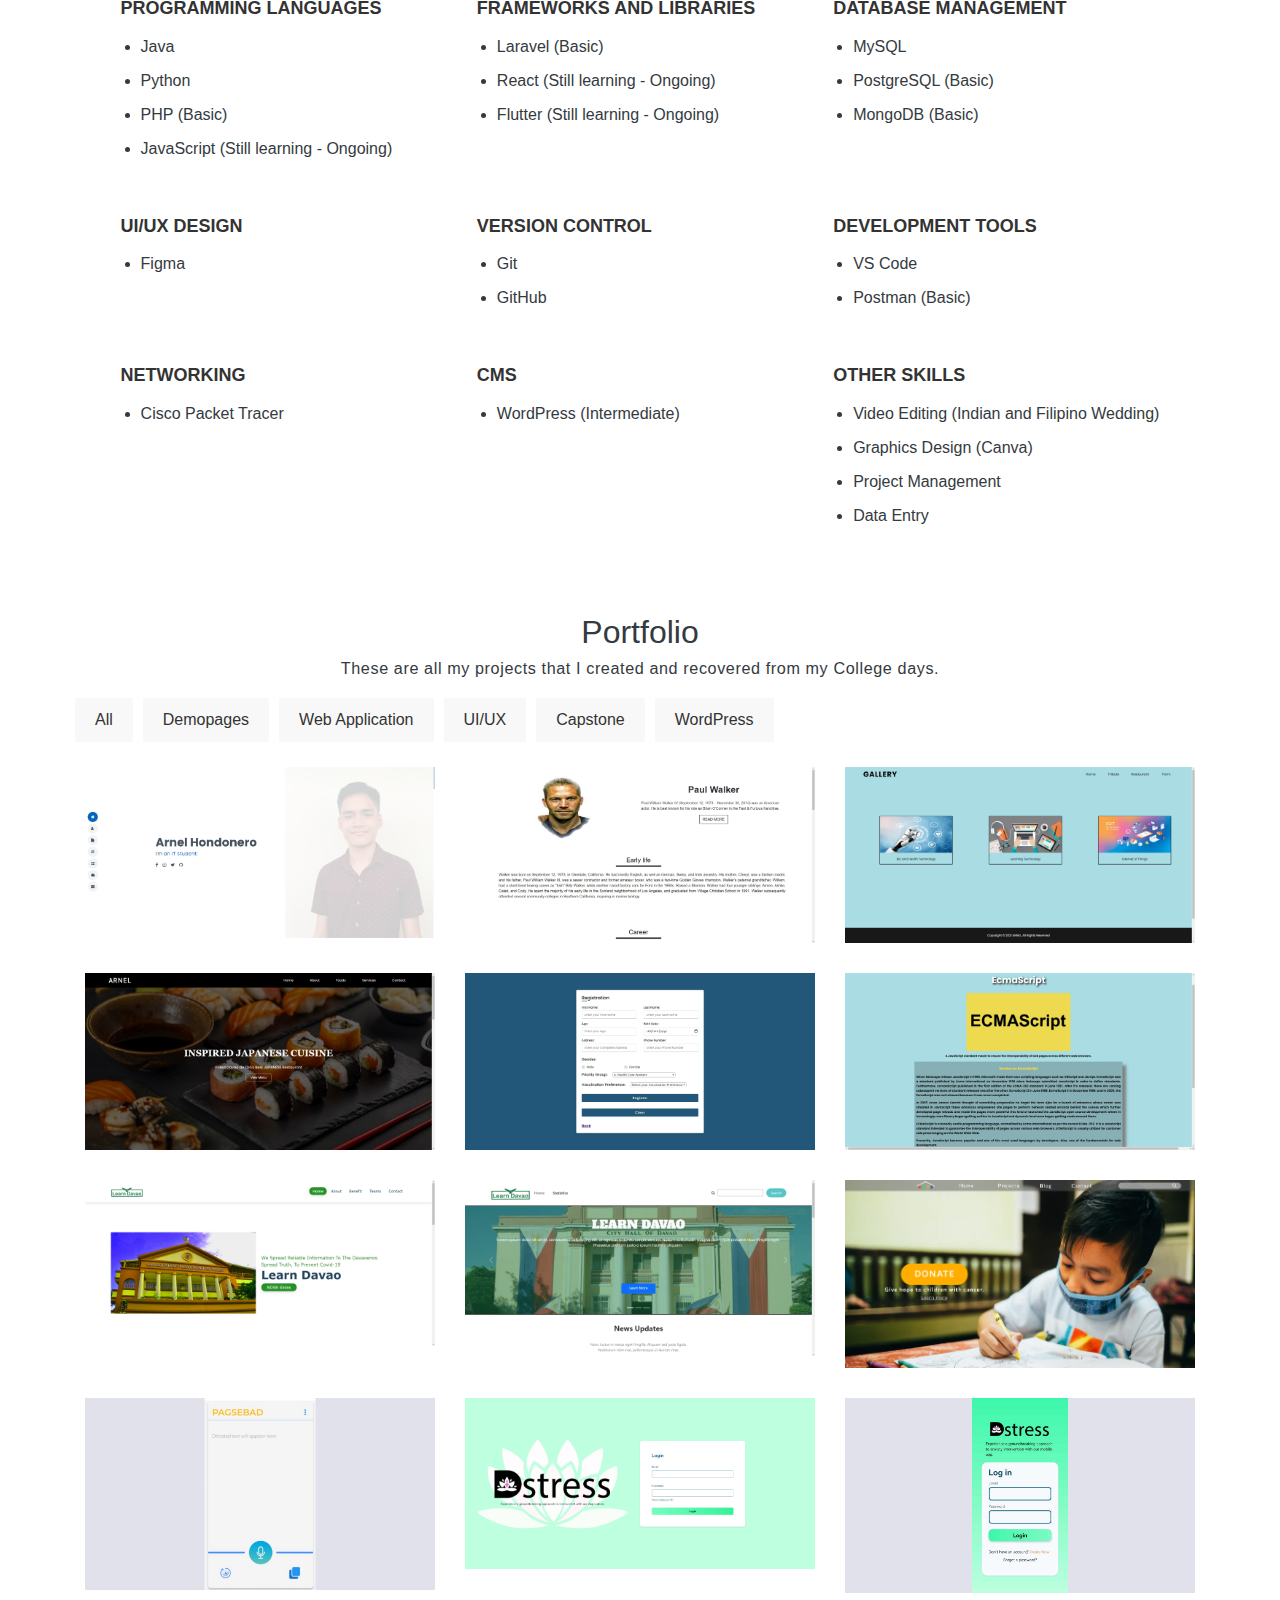
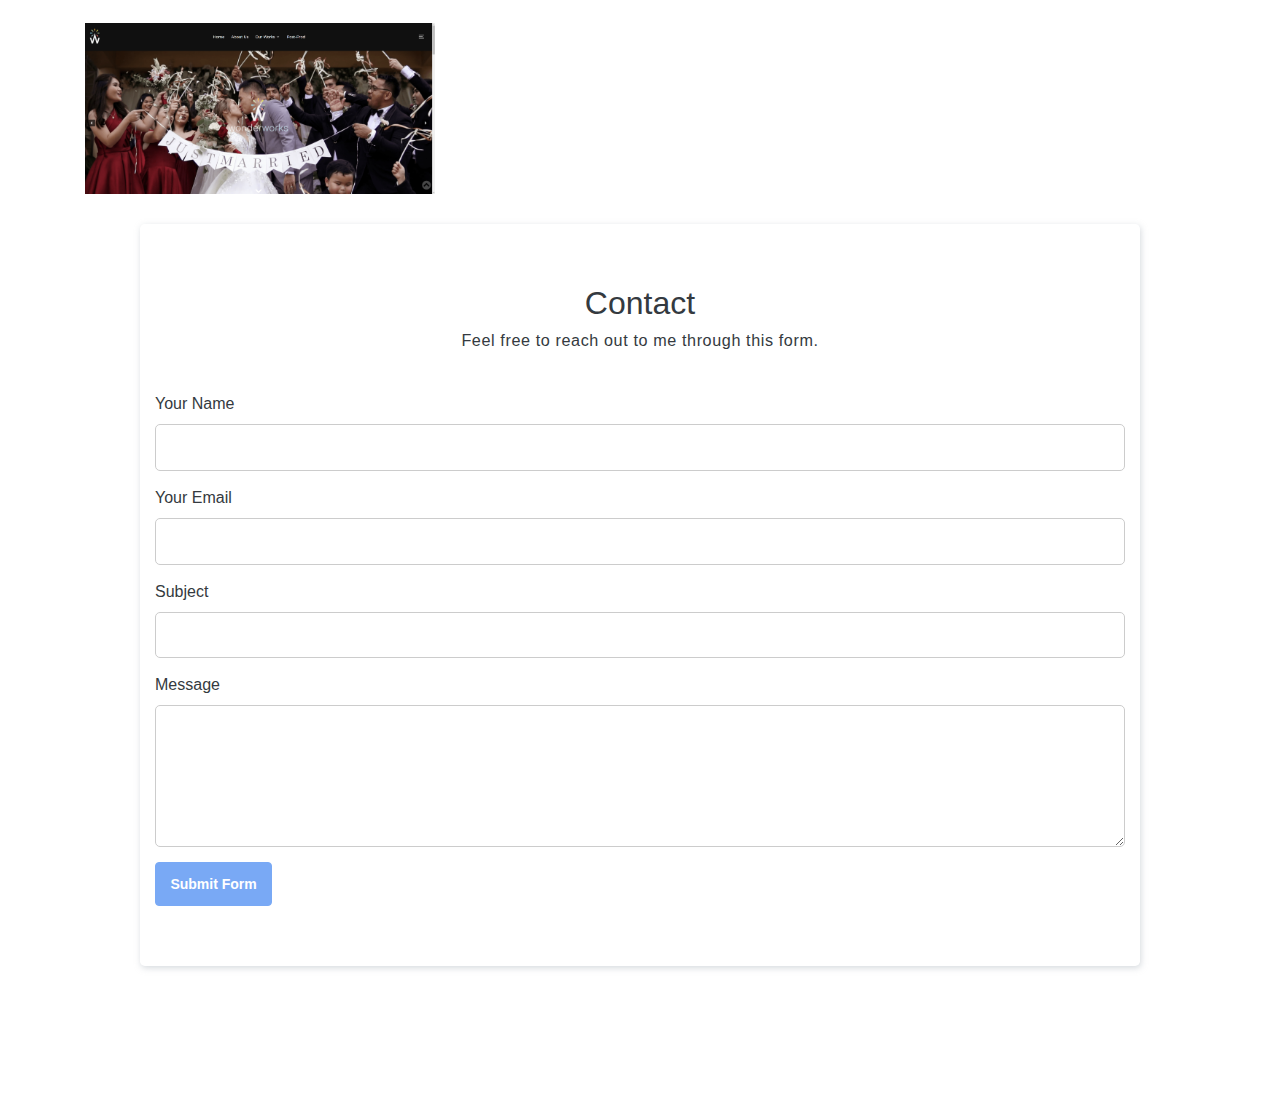
==== commit 021469e8: "Update index.html" ====
--- a/index.html
+++ b/index.html
@@ -34,6 +34,9 @@
                     <li class="nav-item">
                         <a class="nav-link" href="#portfolio">Portfolio</a>
                     </li>
+                    <li class="nav-item">
+                        <a class="nav-link" href="#contact">Contact</a>
+                    </li>
                 </ul>
             </div>
         </div>          
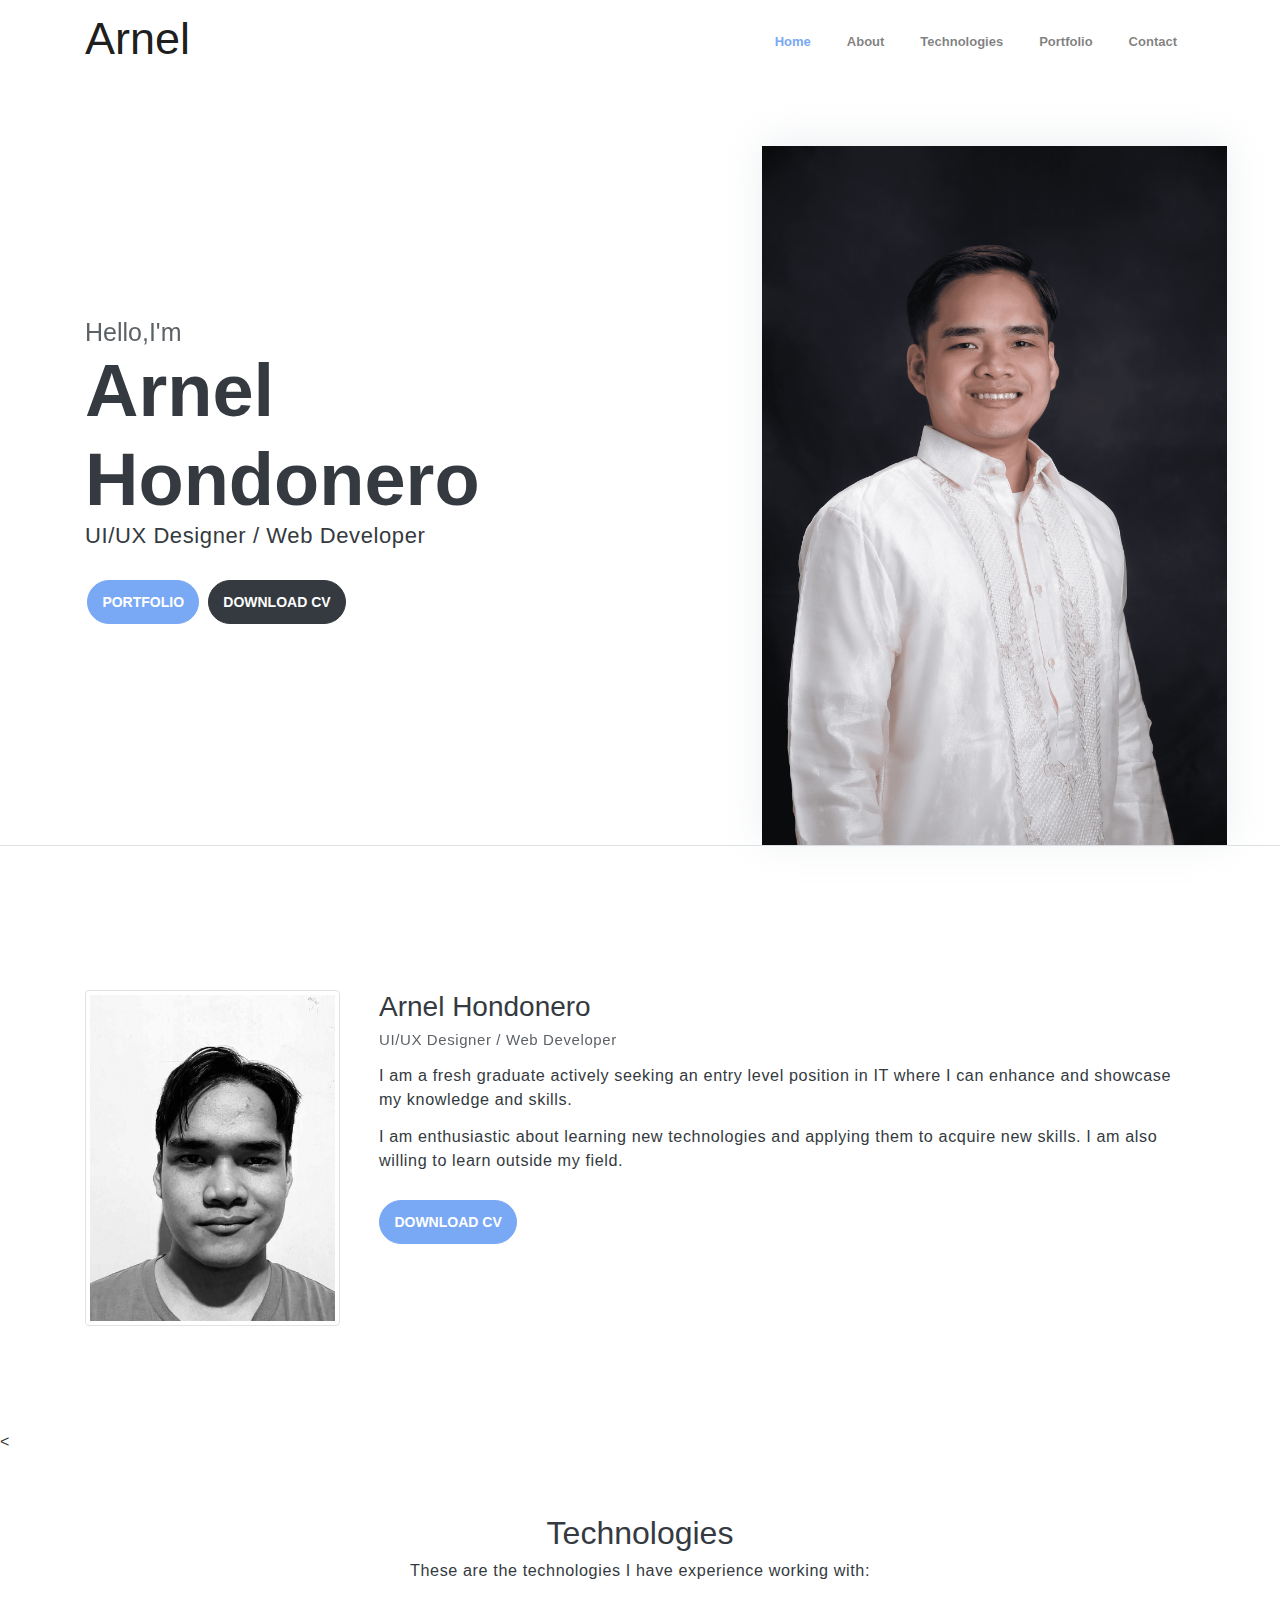
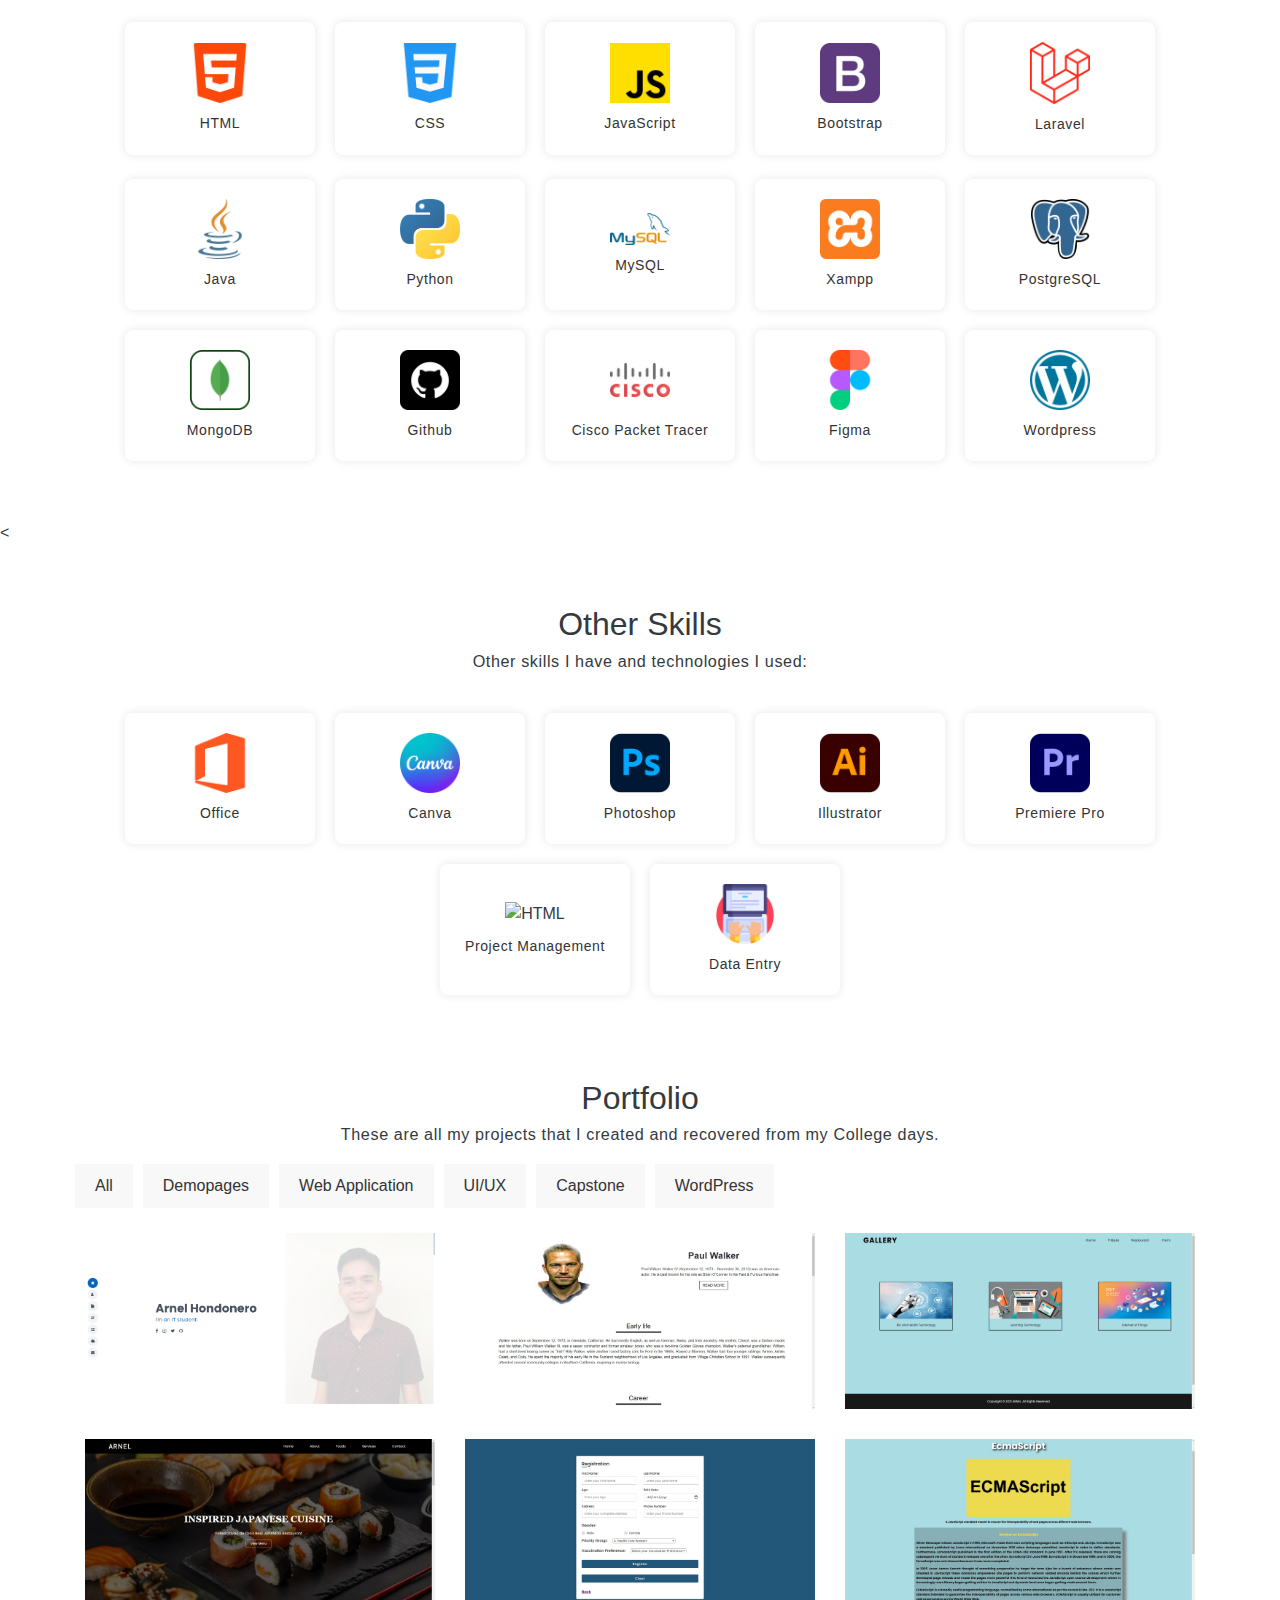
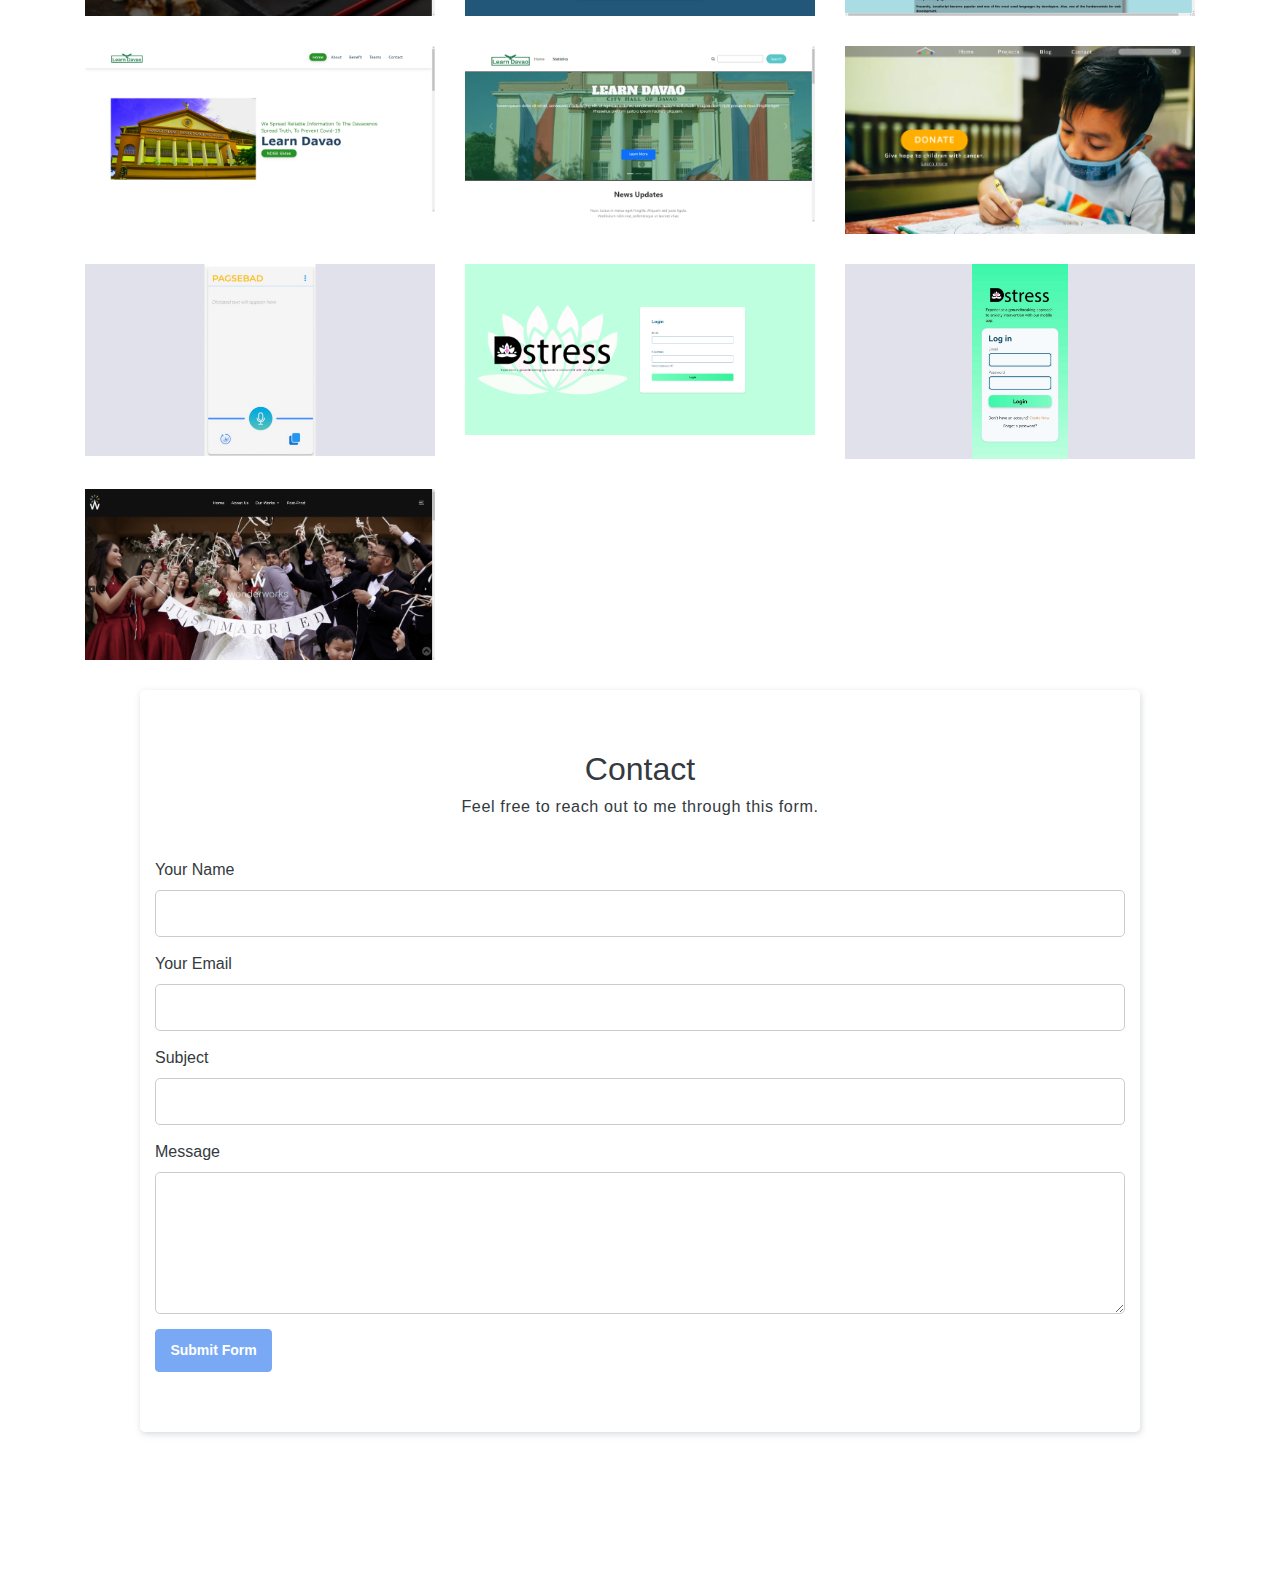
==== commit 69e3c201: "11th commit" ====
--- a/index.html
+++ b/index.html
@@ -29,7 +29,7 @@
                         <a class="nav-link" href="#about">About</a>
                     </li>   
                     <li class="nav-item">
-                        <a class="nav-link" href="#skills">Skills</a>
+                        <a class="nav-link" href="#technologies">Technologies</a>
                     </li>               
                     <li class="nav-item">
                         <a class="nav-link" href="#portfolio">Portfolio</a>
@@ -79,7 +79,7 @@
                 <div class="pl-md-4 col-md-9">
                     <h6 class="title">Arnel Hondonero</h6>
                     <p class="subtitle">UI/UX Designer / Web Developer</p>
-                    <p>I am a fresh graduate actively seeking an IT-related job where I can enhance and showcase my knowledge and skills.</p>
+                    <p>I am a fresh graduate actively seeking an entry level position in IT  where I can enhance and showcase my knowledge and skills.</p>
                     <p> I am enthusiastic about learning new technologies and applying them to acquire new skills. I am also willing to learn outside my field.</p>
                     <a href="/public_html/assets/Hondonero-Resume.pdf" download>
                         <button class="btn btn-primary rounded mt-3">DOWNLOAD CV</button>
@@ -90,7 +90,7 @@
     </section>
 
     <!-- ======= Skills Section ======= -->
-<section id="skills" class="skills section-bg">
+<!-- <section id="skills" class="skills section-bg">
     <div class="container" data-aos="fade-up">
         <div class="section-title">
             <h2>Skills</h2>
@@ -168,8 +168,173 @@
             </div>
         </div>
     </div>
+</section> -->
+<!-- End Skills Section -->
+
+    <<!-- ======= Technologies Experienced Section ======= -->
+<section id="technologies" class="technologies section-bg">
+    <div class="container" data-aos="fade-up">
+        <div class="section-title">
+            <h2>Technologies</h2>
+            <p>These are the technologies I have experience working with:</p>
+        </div>
+        <div class="row technologies-container">
+            <!-- First row of technologies -->
+            <div class="col-lg-2 col-md-3 col-sm-4 technology-item">
+                <div class="technology-wrap">
+                    <img src="imgs/icons/html-5.png" class="img-fluid" alt="Figma">
+                    <p>HTML</p>
+                </div>
+            </div>
+            <div class="col-lg-2 col-md-3 col-sm-4 technology-item">
+                <div class="technology-wrap">
+                    <img src="imgs/icons/css-3.png" class="img-fluid" alt="Bootstrap">
+                    <p>CSS</p>
+                </div>
+            </div>
+            <div class="col-lg-2 col-md-3 col-sm-4 technology-item">
+                <div class="technology-wrap">
+                    <img src="imgs/icons/js.png" class="img-fluid" alt="HTML">
+                    <p>JavaScript</p>
+                </div>
+            </div>
+            <div class="col-lg-2 col-md-3 col-sm-4 technology-item">
+                <div class="technology-wrap">
+                    <img src="imgs/icons/bootstrap.png" class="img-fluid" alt="CSS">
+                    <p>Bootstrap</p>
+                </div>
+            </div>
+            <div class="col-lg-2 col-md-3 col-sm-4 technology-item">
+                <div class="technology-wrap">
+                    <img src="imgs/icons/laravel.png" class="img-fluid" alt="JavaScript">
+                    <p>Laravel</p>
+                </div>
+            </div>
+        </div>
+        <div class="row technologies-container mt-4">
+            <!-- Second row of technologies -->
+            <div class="col-lg-2 col-md-3 col-sm-4 technology-item">
+                <div class="technology-wrap">
+                    <img src="imgs/icons/java.png" class="img-fluid" alt="Java">
+                    <p>Java</p>
+                </div>
+            </div>
+            <div class="col-lg-2 col-md-3 col-sm-4 technology-item">
+                <div class="technology-wrap">
+                    <img src="imgs/icons/python.png" class="img-fluid" alt="Python">
+                    <p>Python</p>
+                </div>
+            </div>
+            <div class="col-lg-2 col-md-3 col-sm-4 technology-item">
+                <div class="technology-wrap">
+                    <img src="imgs/icons/mysql.png" class="img-fluid" alt="WordPress">
+                    <p>MySQL</p>
+                </div>
+            </div>
+            <div class="col-lg-2 col-md-3 col-sm-4 technology-item">
+                <div class="technology-wrap">
+                    <img src="imgs/icons/xampp.png" class="img-fluid" alt="WordPress">
+                    <p>Xampp</p>
+                </div>
+            </div>
+            <div class="col-lg-2 col-md-3 col-sm-4 technology-item">
+                <div class="technology-wrap">
+                    <img src="imgs/icons/postgre.png" class="img-fluid" alt="WordPress">
+                    <p>PostgreSQL</p>
+                </div>
+            </div>
+            <div class="col-lg-2 col-md-3 col-sm-4 technology-item">
+                <div class="technology-wrap">
+                    <img src="imgs/icons/mongodb.png" class="img-fluid" alt="WordPress">
+                    <p>MongoDB</p>
+                </div>
+            </div>
+            <div class="col-lg-2 col-md-3 col-sm-4 technology-item">
+                <div class="technology-wrap">
+                    <img src="imgs/icons/github.png" class="img-fluid" alt="WordPress">
+                    <p>Github</p>
+                </div>
+            </div>
+            <div class="col-lg-2 col-md-3 col-sm-4 technology-item">
+                <div class="technology-wrap">
+                    <img src="imgs/icons/cisco.png" class="img-fluid" alt="PHP">
+                    <p>Cisco Packet Tracer</p>
+                </div>
+            </div>
+            <div class="col-lg-2 col-md-3 col-sm-4 technology-item">
+                <div class="technology-wrap">
+                    <img src="imgs/icons/figma.png" class="img-fluid" alt="PHP">
+                    <p>Figma</p>
+                </div>
+            </div>
+            <div class="col-lg-2 col-md-3 col-sm-4 technology-item">
+                <div class="technology-wrap">
+                    <img src="imgs/icons/wordpress.png" class="img-fluid" alt="Laravel">
+                    <p>Wordpress</p>
+                </div>
+            </div>
+        </div>
+    </div>
 </section>
-<!-- End Skills Section -->
+<!-- End Technologies Experienced Section -->
+
+<<!-- ======= Other Skills Section ======= -->
+<section id="technologies" class="technologies section-bg">
+    <div class="container" data-aos="fade-up">
+        <div class="section-title">
+            <h2>Other Skills</h2>
+            <p>Other skills I have and technologies I used:</p>
+        </div>
+        <div class="row technologies-container">
+            <!-- First row of technologies -->
+            <div class="col-lg-2 col-md-3 col-sm-4 technology-item">
+                <div class="technology-wrap">
+                    <img src="imgs/icons/office.png" class="img-fluid" alt="Figma">
+                    <p>Office</p>
+                </div>
+            </div>
+            <div class="col-lg-2 col-md-3 col-sm-4 technology-item">
+                <div class="technology-wrap">
+                    <img src="imgs/icons/canva.png" class="img-fluid" alt="Figma">
+                    <p>Canva</p>
+                </div>
+            </div>
+            <div class="col-lg-2 col-md-3 col-sm-4 technology-item">
+                <div class="technology-wrap">
+                    <img src="imgs/icons/photoshop.png" class="img-fluid" alt="Bootstrap">
+                    <p>Photoshop</p>
+                </div>
+            </div>
+            <div class="col-lg-2 col-md-3 col-sm-4 technology-item">
+                <div class="technology-wrap">
+                    <img src="imgs/icons/illustrator.png" class="img-fluid" alt="Bootstrap">
+                    <p>Illustrator</p>
+                </div>
+            </div>
+            <div class="col-lg-2 col-md-3 col-sm-4 technology-item">
+                <div class="technology-wrap">
+                    <img src="imgs/icons/premiere-pro.png" class="img-fluid" alt="Bootstrap">
+                    <p>Premiere Pro</p>
+                </div>
+            </div>
+            <div class="col-lg-2 col-md-3 col-sm-4 technology-item">
+                <div class="technology-wrap">
+                    <img src="imgs/icons/pm.png" class="img-fluid" alt="HTML">
+                    <p>Project Management</p>
+                </div>
+            </div>
+            <div class="col-lg-2 col-md-3 col-sm-4 technology-item">
+                <div class="technology-wrap">
+                    <img src="imgs/icons/data.png" class="img-fluid" alt="HTML">
+                    <p>Data Entry</p>
+                </div>
+            </div>
+        </div>
+    </div>
+</section>
+<!-- End Other Skills Section -->
+
+<br>
 
     <!-- ======= Portfolio Section ======= -->
     <section id="portfolio" class="portfolio section-bg">
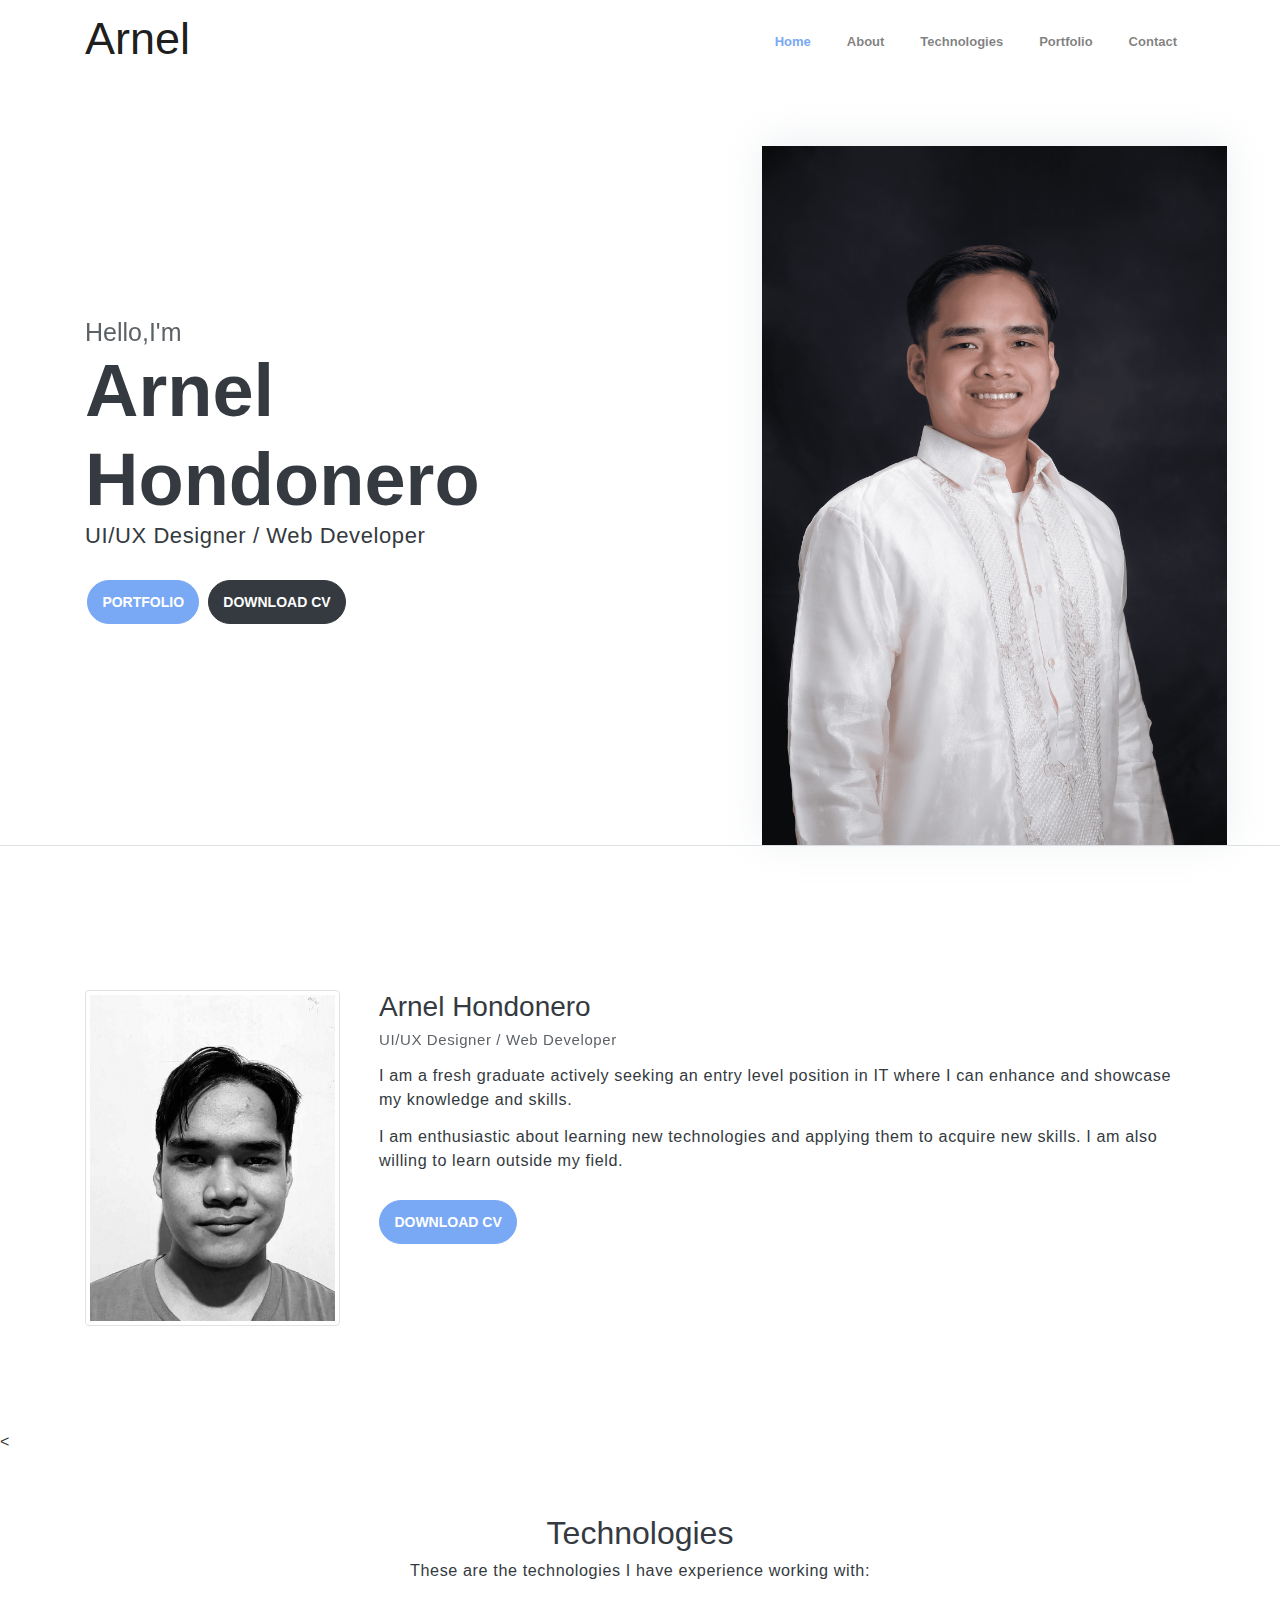
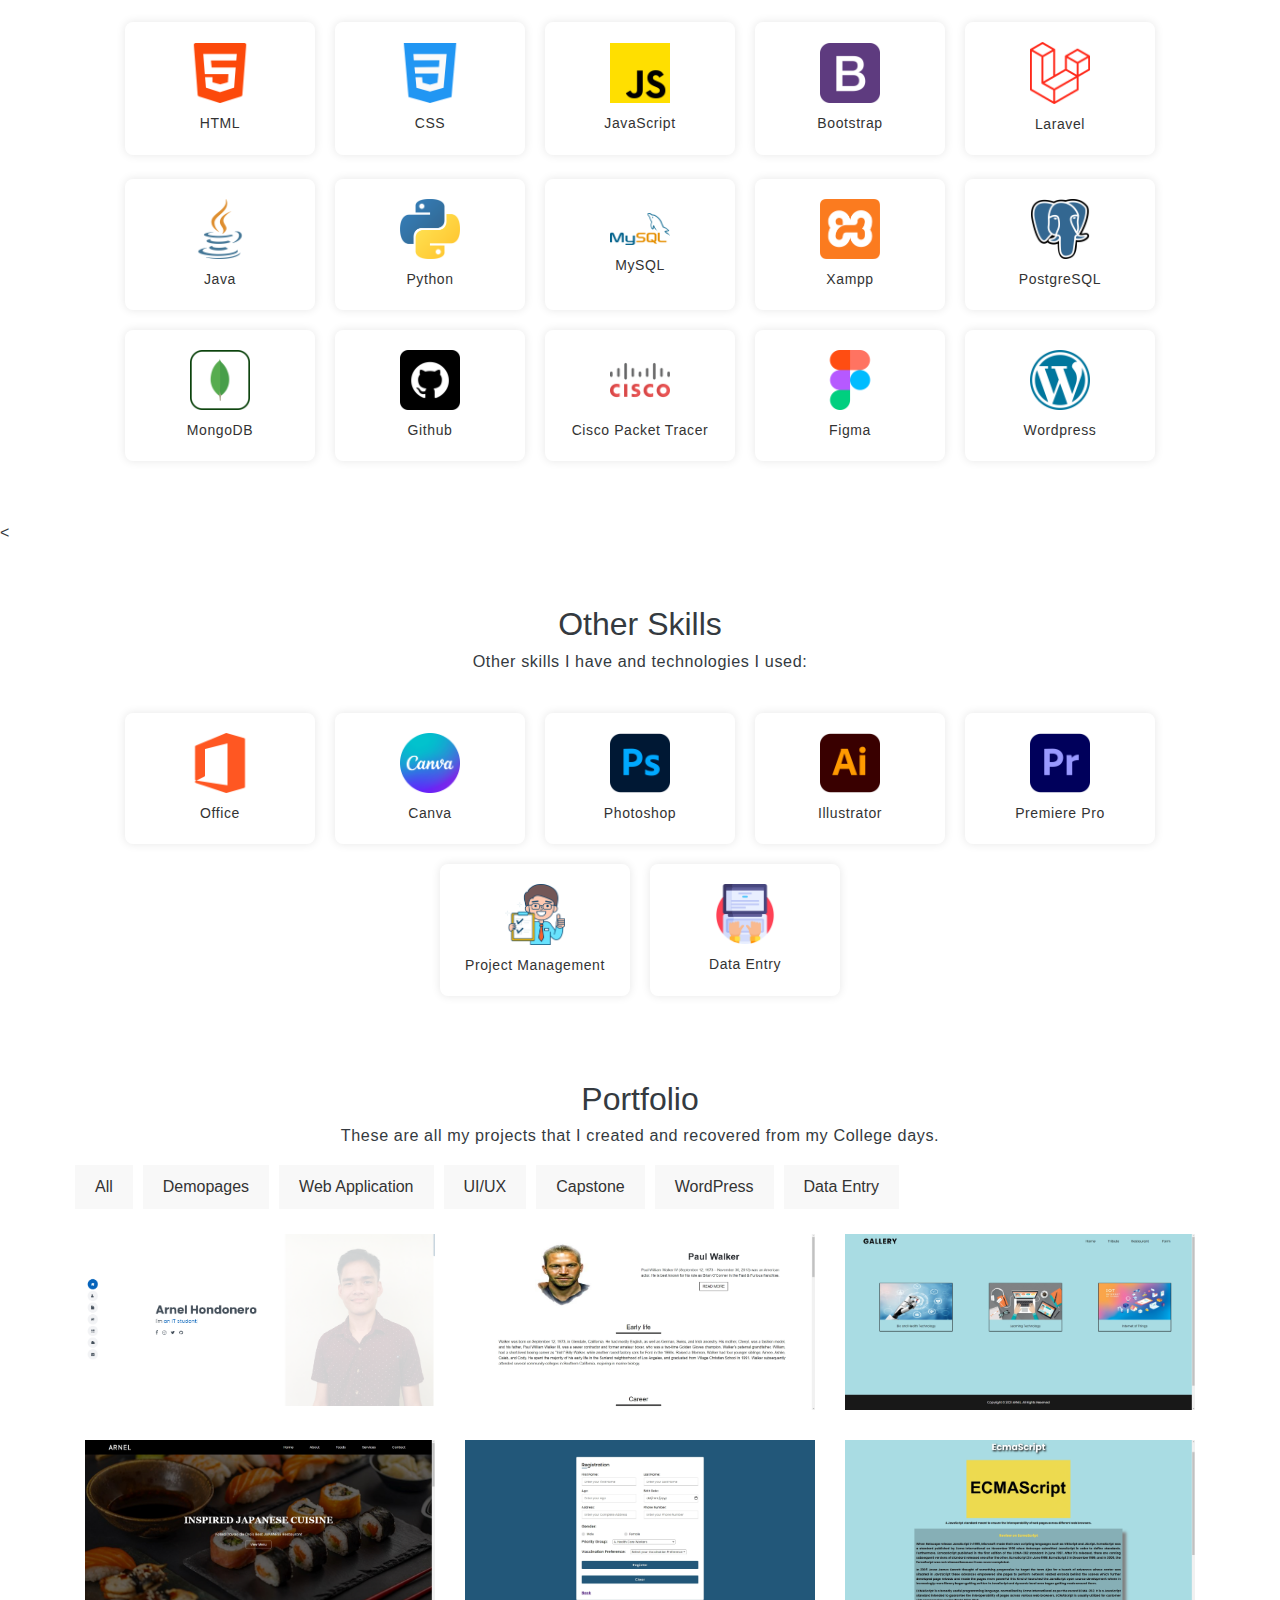
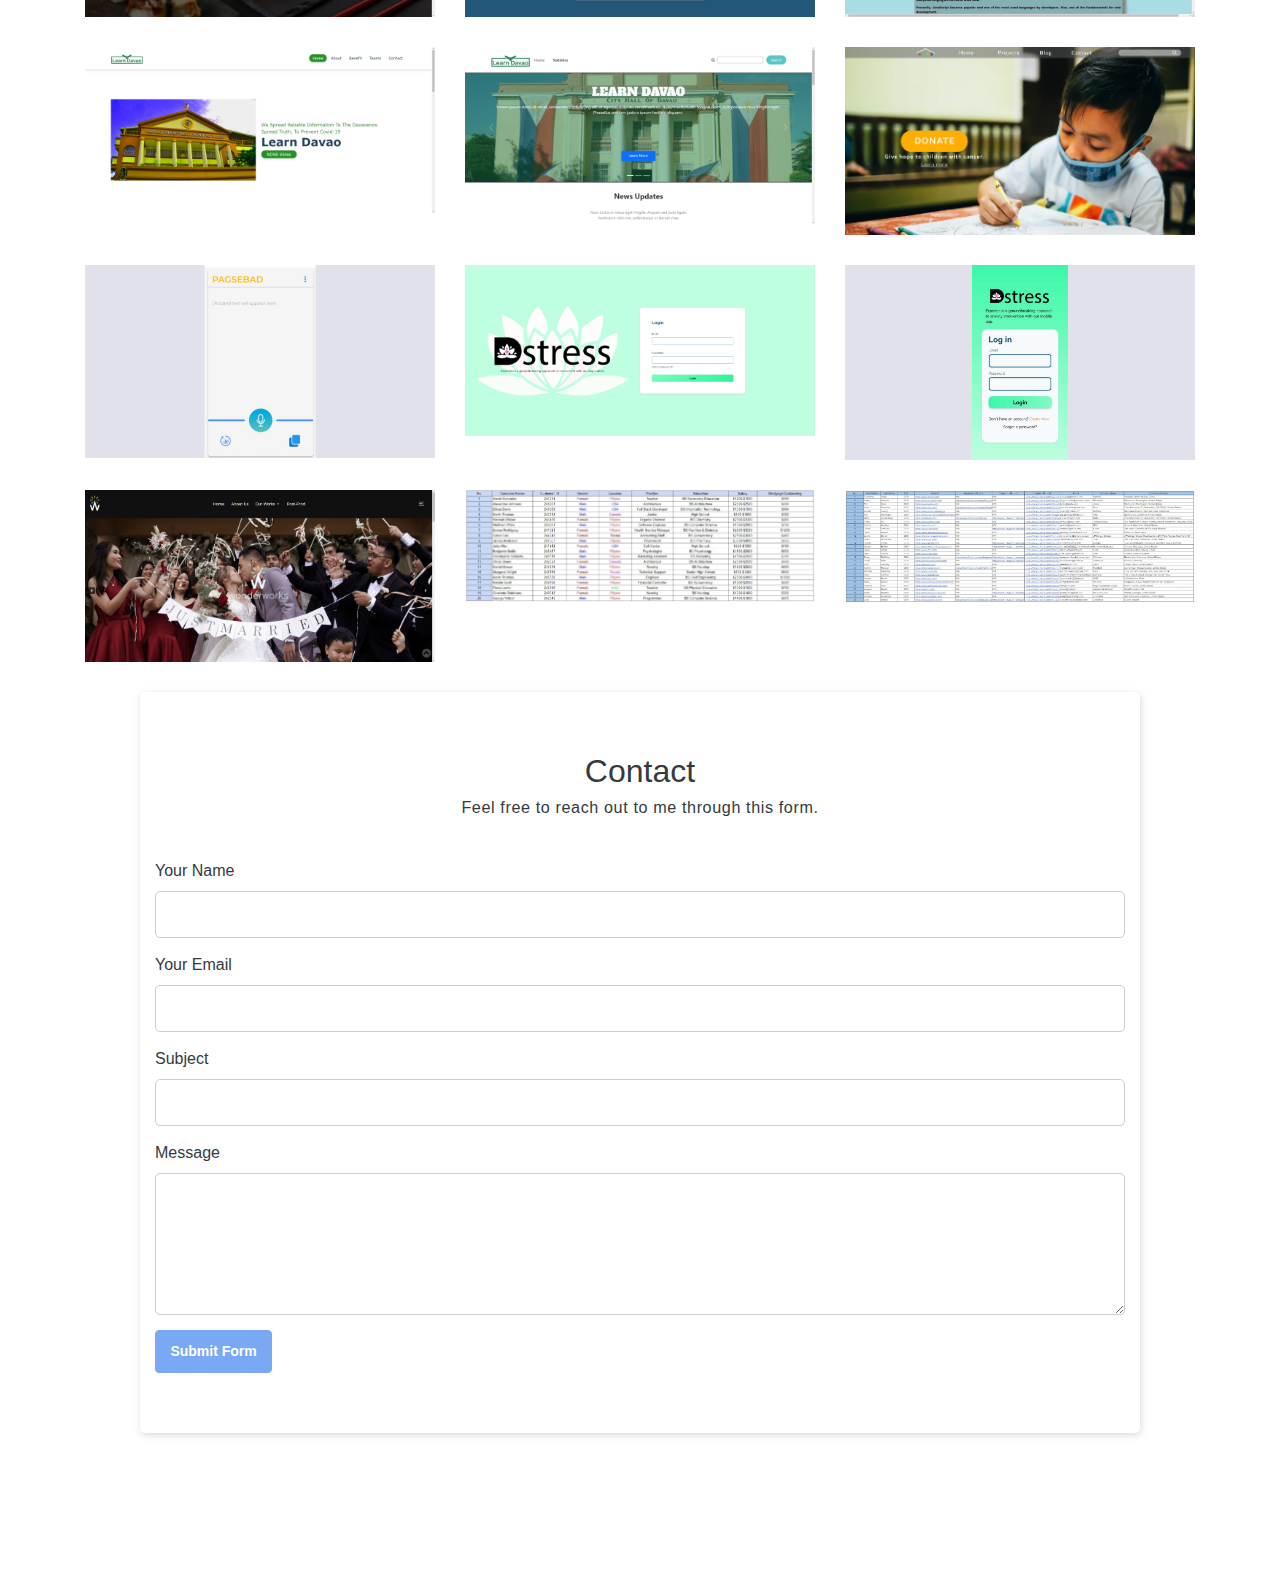
==== commit a0d1f2f4: "commit" ====
--- a/index.html
+++ b/index.html
@@ -351,6 +351,7 @@
                     <button class="filter-btn" data-filter="category3">UI/UX</button>
                     <button class="filter-btn" data-filter="category4">Capstone</button>
                     <button class="filter-btn" data-filter="category5">WordPress</button>
+                    <button class="filter-btn" data-filter="category6">Data Entry</button>
                 </div>
             </div>
             <div class="row portfolio-container" data-aos="fade-up" data-aos-delay="200">
@@ -540,6 +541,34 @@
                             <div class="portfolio-links">
                                 <a href="imgs/Wonderworks.png" data-gallery="portfolioGallery" class="portfolio-lightbox" title="WordPress"><i class="fa fa-plus" aria-hidden="true"></i></a>
                                 <a href="https://www.thewonderworksfilms.com/" target="_blank" data-glightbox="type: external" title="Portfolio Details"><i class="fa fa-link" aria-hidden="true"></i></a>
+                            </div>
+                        </div>
+                    </div>
+                </div>
+
+                <!-- Data Entry -->
+                <div class="col-lg-4 col-md-6 portfolio-item" data-category="category6">
+                    <div class="portfolio-wrap">
+                        <img src="imgs/DataEntry1.jpg" class="img-fluid" alt="">
+                        <div class="portfolio-info">
+                            <h4>Customer's Mortgage</h4>
+                            <p>Data Entry</p>
+                            <div class="portfolio-links">
+                                <a href="imgs/DataEntry1.jpg" data-gallery="portfolioGallery" class="portfolio-lightbox" title="WordPress"><i class="fa fa-plus" aria-hidden="true"></i></a>
+                                <a href="#" target="_blank" data-glightbox="type: external" title="Portfolio Details"><i class="fa fa-link" aria-hidden="true"></i></a>
+                            </div>
+                        </div>
+                    </div>
+                </div>
+                <div class="col-lg-4 col-md-6 portfolio-item" data-category="category6">
+                    <div class="portfolio-wrap">
+                        <img src="imgs/DataEntry2.jpg" class="img-fluid" alt="">
+                        <div class="portfolio-info">
+                            <h4>Top 30 CEOs</h4>
+                            <p>Data Entry</p>
+                            <div class="portfolio-links">
+                                <a href="imgs/DataEntry2.jpg" data-gallery="portfolioGallery" class="portfolio-lightbox" title="WordPress"><i class="fa fa-plus" aria-hidden="true"></i></a>
+                                <a href="#" target="_blank" data-glightbox="type: external" title="Portfolio Details"><i class="fa fa-link" aria-hidden="true"></i></a>
                             </div>
                         </div>
                     </div>
